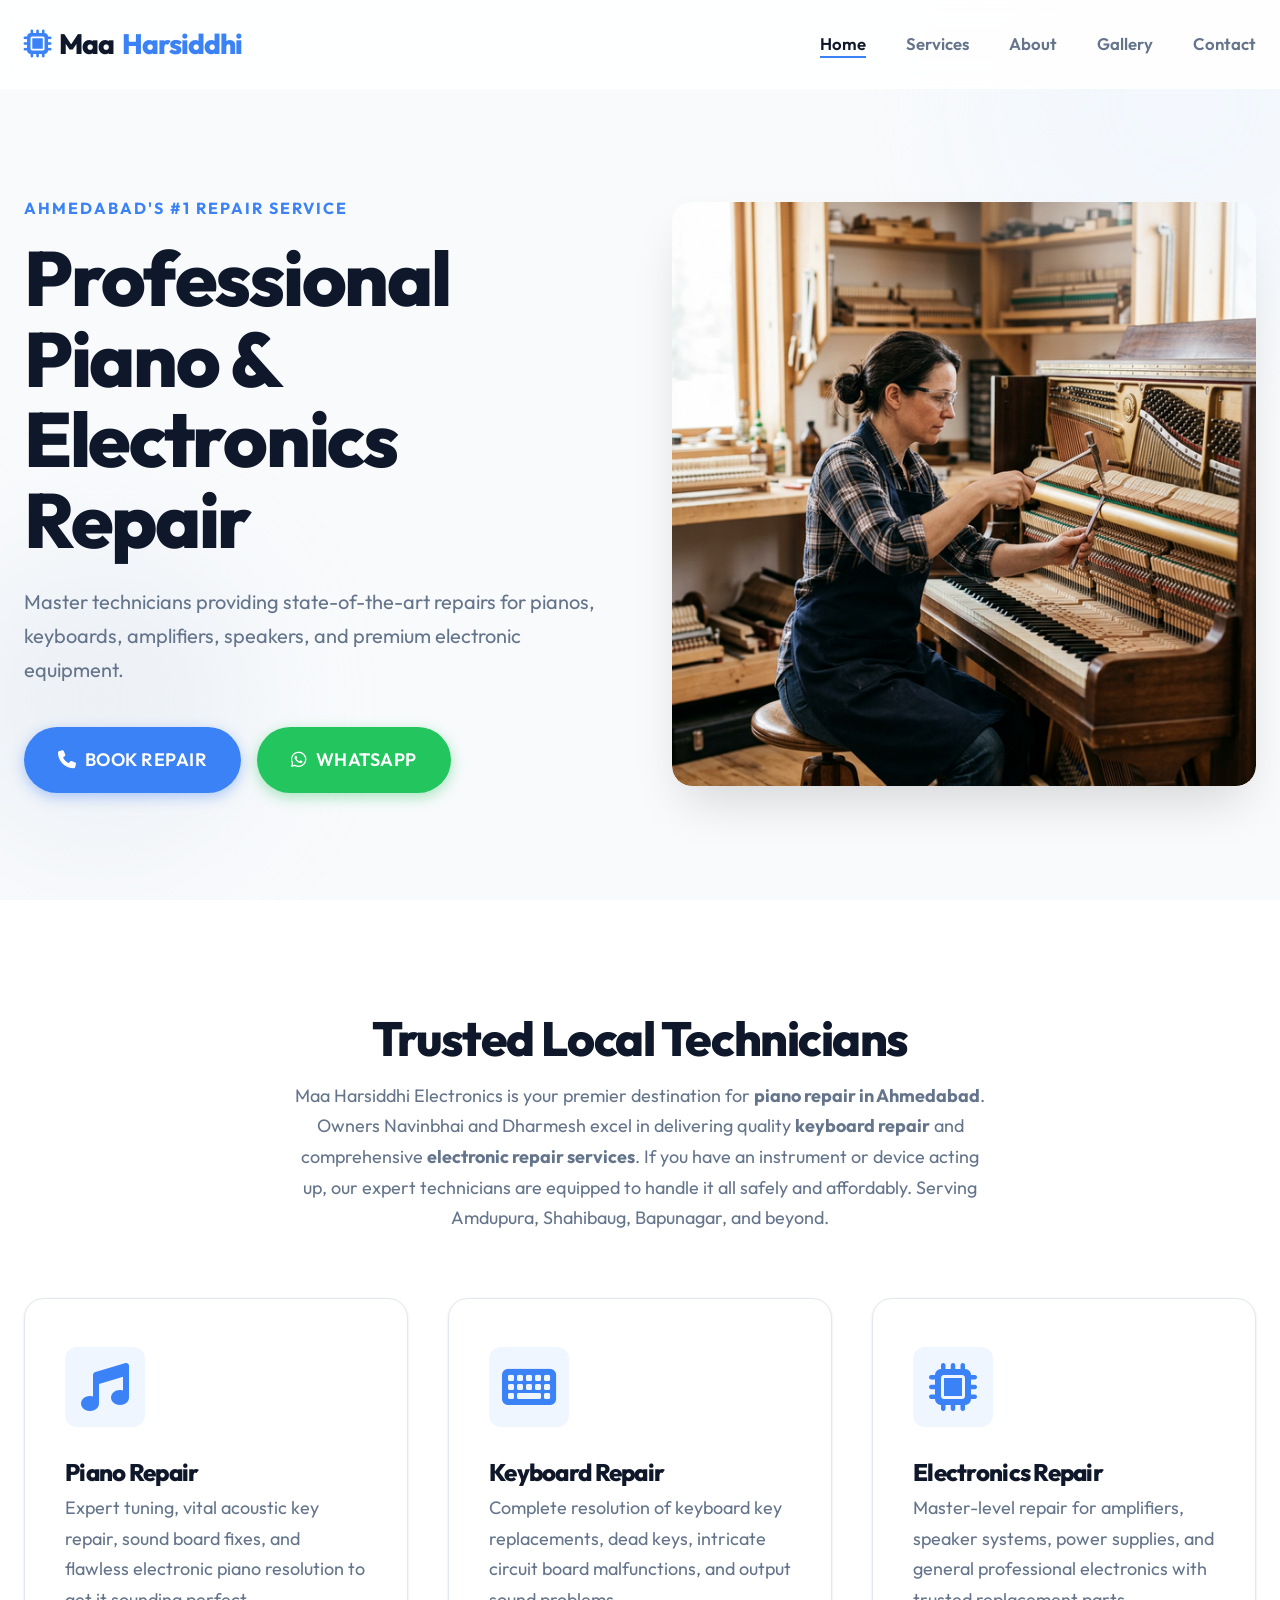
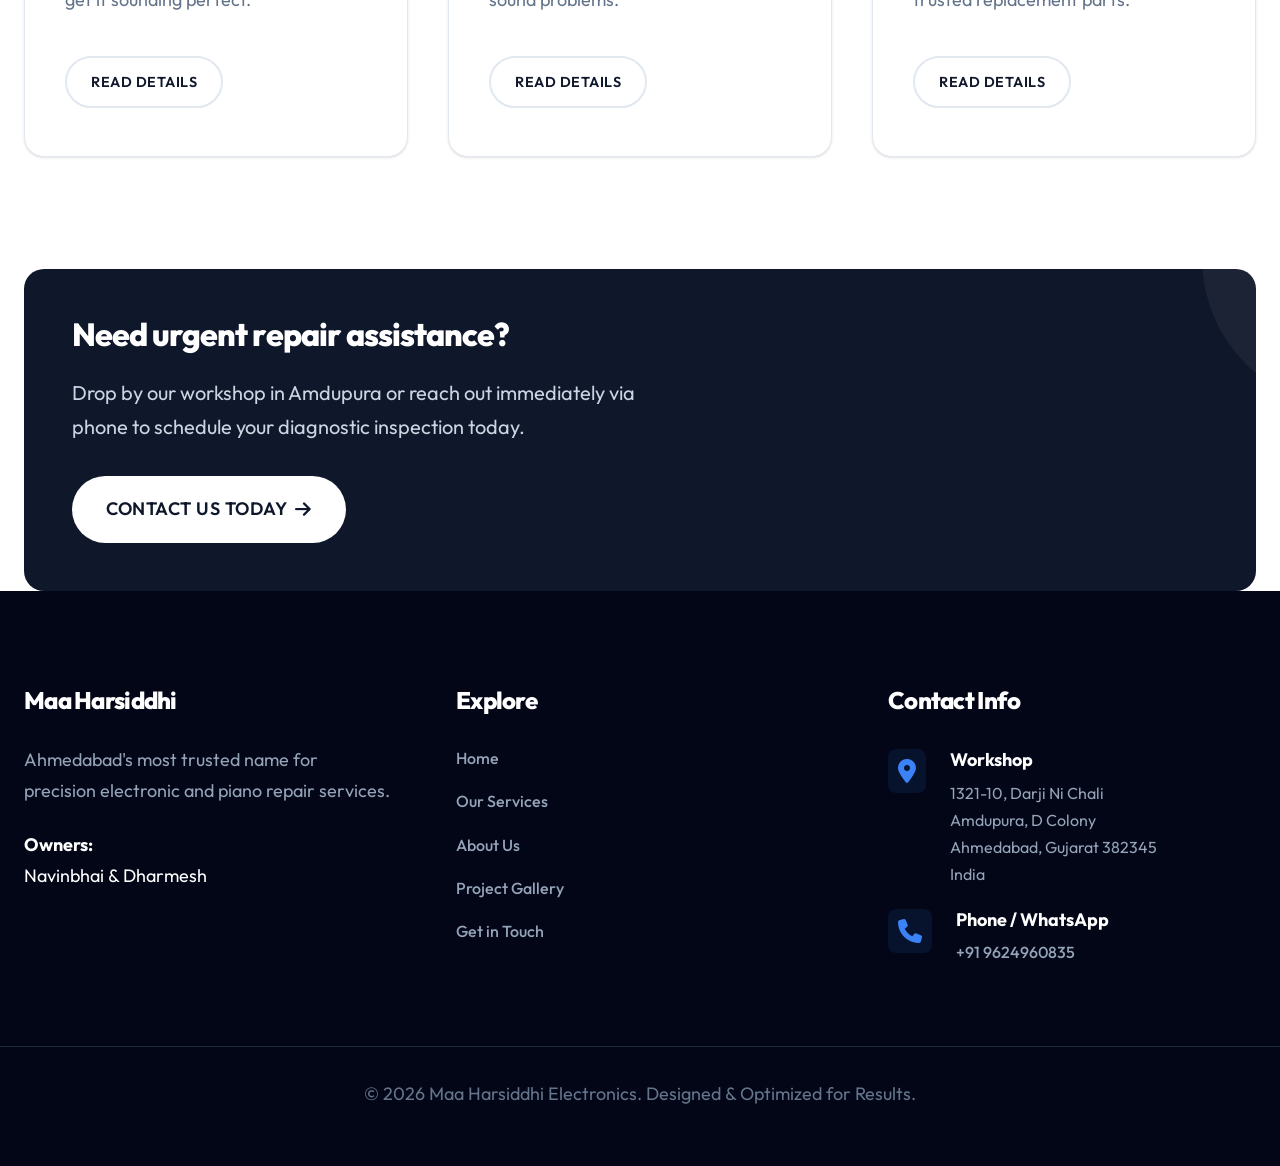
==== index.html @ 42fc172b "Initial commit of responsive, dynamic layout with SEO and Vercel config" ====
<!DOCTYPE html>
<html lang="en">
<head>
    <meta charset="UTF-8">
    <meta name="viewport" content="width=device-width, initial-scale=1.0">
    <title>Piano Repair in Ahmedabad | Maa Harsiddhi Electronics</title>
    <meta name="description" content="Professional piano repair, keyboard repair, and electronics repair services in Ahmedabad. Trusted local technician at Maa Harsiddhi Electronics.">
    
    <!-- Fonts & Icons -->
    <link rel="stylesheet" href="https://cdnjs.cloudflare.com/ajax/libs/font-awesome/6.4.0/css/all.min.css">
    
    <!-- AOS Animation CSS -->
    <link href="https://unpkg.com/aos@2.3.1/dist/aos.css" rel="stylesheet">
    
    <!-- Custom CSS -->
    <link rel="stylesheet" href="css/style.css">

    <!-- GEO Meta Tags -->
    <meta name="geo.region" content="IN-GJ">
    <meta name="geo.placename" content="Ahmedabad">
    <meta name="geo.position" content="23.0338;72.6120">
    <meta name="ICBM" content="23.0338, 72.6120">
</head>
<body>
    
    <!-- Navigation -->
    <nav class="navbar">
        <div class="container nav-container">
            <a href="/" class="logo">
                <i class="fas fa-microchip" style="color: var(--primary-color);"></i>
                Maa<span>Harsiddhi</span>
            </a>
            <ul class="nav-links">
                <li><a href="/" class="active">Home</a></li>
                <li><a href="/services">Services</a></li>
                <li><a href="/about">About</a></li>
                <li><a href="/gallery">Gallery</a></li>
                <li><a href="/contact">Contact</a></li>
            </ul>
            <button class="mobile-menu-btn" aria-label="Toggle Navigation">
                <i class="fas fa-bars"></i>
            </button>
        </div>
    </nav>

    <!-- Hero Section -->
    <header class="hero">
        <div class="shape shape-1"></div>
        <div class="shape shape-2"></div>
        <div class="container relative z-10">
            <div class="grid-2 align-items-center">
                <div class="hero-content" data-aos="fade-right">
                    <span style="color: var(--primary-color); font-weight: 700; letter-spacing: 2px; text-transform: uppercase; margin-bottom: 1rem; display: inline-block;">Ahmedabad's #1 Repair Service</span>
                    <h1>Professional Piano & Electronics Repair</h1>
                    <p class="subheading">Master technicians providing state-of-the-art repairs for pianos, keyboards, amplifiers, speakers, and premium electronic equipment.</p>
                    <div class="btn-group">
                        <a href="tel:+919624960835" class="btn btn-primary"><i class="fas fa-phone mr-2" style="margin-right: 8px;"></i> Book Repair</a>
                        <a href="https://wa.me/919624960835" target="_blank" class="btn btn-whatsapp"><i class="fab fa-whatsapp mr-2" style="margin-right: 8px;"></i> WhatsApp</a>
                    </div>
                </div>
                <div class="hero-image" data-aos="fade-left" data-aos-delay="200">
                    <div class="image-wrapper">
                        <img src="images/piano.png" alt="Professional Piano Repair" style="border-radius: var(--radius-lg);">
                    </div>
                </div>
            </div>
        </div>
    </header>

    <!-- Introduction Section -->
    <section class="container" style="padding: 7rem 1.5rem;">
        <div class="section-header" data-aos="fade-up">
            <h2>Trusted Local Technicians</h2>
            <p style="font-size: 1.125rem;">Maa Harsiddhi Electronics is your premier destination for <strong>piano repair in Ahmedabad</strong>. Owners Navinbhai and Dharmesh excel in delivering quality <strong>keyboard repair</strong> and comprehensive <strong>electronic repair services</strong>. If you have an instrument or device acting up, our expert technicians are equipped to handle it all safely and affordably. Serving Amdupura, Shahibaug, Bapunagar, and beyond.</p>
        </div>
        
        <div class="grid-3">
            <div class="card" data-aos="fade-up" data-aos-delay="100">
                <div class="card-icon"><i class="fas fa-music"></i></div>
                <h3>Piano Repair</h3>
                <p>Expert tuning, vital acoustic key repair, sound board fixes, and flawless electronic piano resolution to get it sounding perfect.</p>
                <a href="/services" class="btn btn-outline" style="margin-top: 1rem; font-size: 0.9rem; padding: 0.75rem 1.5rem;">Read Details</a>
            </div>
            <div class="card" data-aos="fade-up" data-aos-delay="200">
                <div class="card-icon"><i class="fas fa-keyboard"></i></div>
                <h3>Keyboard Repair</h3>
                <p>Complete resolution of keyboard key replacements, dead keys, intricate circuit board malfunctions, and output sound problems.</p>
                <a href="/services" class="btn btn-outline" style="margin-top: 1rem; font-size: 0.9rem; padding: 0.75rem 1.5rem;">Read Details</a>
            </div>
            <div class="card" data-aos="fade-up" data-aos-delay="300">
                <div class="card-icon"><i class="fas fa-microchip"></i></div>
                <h3>Electronics Repair</h3>
                <p>Master-level repair for amplifiers, speaker systems, power supplies, and general professional electronics with trusted replacement parts.</p>
                <a href="/services" class="btn btn-outline" style="margin-top: 1rem; font-size: 0.9rem; padding: 0.75rem 1.5rem;">Read Details</a>
            </div>
        </div>
    </section>

    <!-- Highlight Banner -->
    <section class="container" style="padding-top: 0;" data-aos="zoom-in">
        <div class="highlight-box">
            <div style="position: relative; z-index: 2; max-width: 600px;">
                <h3>Need urgent repair assistance?</h3>
                <p style="font-size: 1.25rem; margin-bottom: 2rem;">Drop by our workshop in Amdupura or reach out immediately via phone to schedule your diagnostic inspection today.</p>
                <a href="/contact" class="btn" style="background: white; color: var(--text-main);">Contact Us Today <i class="fas fa-arrow-right" style="margin-left:8px;"></i></a>
            </div>
        </div>
    </section>

    <!-- Footer -->
    <footer>
        <div class="container footer-grid">
            <div class="footer-col" data-aos="fade-up">
                <h3>Maa Harsiddhi</h3>
                <p>Ahmedabad's most trusted name for precision electronic and piano repair services.</p>
                <p style="margin-top: 1.5rem; color: white;"><strong>Owners:</strong><br> Navinbhai & Dharmesh</p>
            </div>
            <div class="footer-col" data-aos="fade-up" data-aos-delay="100">
                <h3>Explore</h3>
                <ul>
                    <li><a href="/">Home</a></li>
                    <li><a href="/services">Our Services</a></li>
                    <li><a href="/about">About Us</a></li>
                    <li><a href="/gallery">Project Gallery</a></li>
                    <li><a href="/contact">Get in Touch</a></li>
                </ul>
            </div>
            <div class="footer-col" data-aos="fade-up" data-aos-delay="200">
                <h3>Contact Info</h3>
                <ul class="contact-info-list" style="padding-left: 0;">
                    <li>
                        <i class="fas fa-map-marker-alt"></i>
                        <div>
                            <strong>Workshop</strong>
                            <span style="color: #94a3b8;">1321-10, Darji Ni Chali<br>Amdupura, D Colony<br>Ahmedabad, Gujarat 382345<br>India</span>
                        </div>
                    </li>
                    <li>
                        <i class="fas fa-phone"></i>
                        <div>
                            <strong>Phone / WhatsApp</strong>
                            <a href="tel:+919624960835" style="color: #94a3b8; text-decoration: none;">+91 9624960835</a>
                        </div>
                    </li>
                </ul>
            </div>
        </div>
        <div class="footer-bottom">
            <p>&copy; 2026 Maa Harsiddhi Electronics. Designed & Optimized for Results.</p>
        </div>
    </footer>

    <!-- AOS JS -->
    <script src="https://unpkg.com/aos@2.3.1/dist/aos.js"></script>
    <script src="js/main.js"></script>
</body>
</html>
---- css/style.css ----
@import url('https://fonts.googleapis.com/css2?family=Outfit:wght@300;400;500;600;700;800&display=swap');

:root {
    --primary-color: #3b82f6;
    --primary-hover: #1d4ed8;
    --primary-light: #eff6ff;
    --text-main: #0f172a;
    --text-light: #64748b;
    --bg-main: #ffffff;
    --bg-secondary: #f8fafc;
    --border-color: #e2e8f0;
    --shadow-sm: 0 1px 3px 0 rgba(0, 0, 0, 0.1), 0 1px 2px -1px rgba(0, 0, 0, 0.1);
    --shadow-md: 0 10px 15px -3px rgba(0, 0, 0, 0.05), 0 4px 6px -4px rgba(0, 0, 0, 0.05);
    --shadow-lg: 0 20px 25px -5px rgba(0, 0, 0, 0.05), 0 8px 10px -6px rgba(0, 0, 0, 0.02);
    --shadow-xl: 0 25px 50px -12px rgba(0, 0, 0, 0.15);
    --radius-md: 0.75rem;
    --radius-lg: 1.25rem;
}

* {
    margin: 0;
    padding: 0;
    box-sizing: border-box;
}

html {
    scroll-behavior: smooth;
}

body {
    font-family: 'Outfit', sans-serif;
    color: var(--text-main);
    background-color: var(--bg-main);
    line-height: 1.7;
    -webkit-font-smoothing: antialiased;
    overflow-x: hidden;
}

a {
    text-decoration: none;
    color: inherit;
    transition: all 0.3s cubic-bezier(0.4, 0, 0.2, 1);
}

ul {
    list-style: none;
}

/* Typography */
h1, h2, h3, h4, h5, h6 {
    color: var(--text-main);
    font-weight: 800;
    line-height: 1.1;
    margin-bottom: 1rem;
    letter-spacing: -0.03em;
}

h1 { font-size: clamp(2.5rem, 5vw, 4.5rem); }
h2 { font-size: clamp(2rem, 4vw, 3rem); }
h3 { font-size: 1.5rem; margin-bottom: 0.5rem; }
p { color: var(--text-light); margin-bottom: 1.5rem; font-size: 1.125rem; }

/* Layout Commons */
.container {
    max-width: 1280px;
    margin: 0 auto;
    padding: 0 1.5rem;
}

section {
    padding: 7rem 0;
    position: relative;
}

.bg-light {
    background-color: var(--bg-secondary);
}

/* Buttons */
.btn {
    display: inline-flex;
    align-items: center;
    justify-content: center;
    padding: 1rem 2rem;
    font-size: 1.125rem;
    font-weight: 600;
    border-radius: 3rem;
    cursor: pointer;
    transition: all 0.4s cubic-bezier(0.16, 1, 0.3, 1);
    border: 2px solid transparent;
    text-transform: uppercase;
    letter-spacing: 0.5px;
    position: relative;
    overflow: hidden;
    z-index: 1;
}

.btn i {
    transition: transform 0.3s ease;
}

.btn:hover i {
    transform: translateX(4px);
}

.btn-primary {
    background-color: var(--primary-color);
    color: var(--bg-main);
    box-shadow: 0 4px 14px 0 rgba(59, 130, 246, 0.39);
}

.btn-primary:hover {
    background-color: var(--primary-hover);
    transform: translateY(-2px);
    box-shadow: 0 6px 20px rgba(59, 130, 246, 0.4);
    color: var(--bg-main);
}

.btn-outline {
    background-color: transparent;
    color: var(--text-main);
    border-color: var(--border-color);
}

.btn-outline:hover {
    border-color: var(--text-main);
    background-color: var(--text-main);
    color: var(--bg-main);
    transform: translateY(-2px);
}

.btn-whatsapp {
    background-color: #22c55e;
    color: white;
    box-shadow: 0 4px 14px 0 rgba(34, 197, 94, 0.39);
}

.btn-whatsapp:hover {
    background-color: #16a34a;
    color: white;
    transform: translateY(-2px);
    box-shadow: 0 6px 20px rgba(34, 197, 94, 0.4);
}

.btn-group {
    display: flex;
    gap: 1rem;
    flex-wrap: wrap;
    margin-top: 2rem;
}

/* Navbar (Glassmorphism) */
.navbar {
    background: rgba(255, 255, 255, 0.85);
    backdrop-filter: blur(12px);
    -webkit-backdrop-filter: blur(12px);
    border-bottom: 1px solid rgba(255, 255, 255, 0.3);
    position: fixed;
    top: 0;
    width: 100%;
    z-index: 1000;
    transition: all 0.3s ease;
}

.navbar.scrolled {
    box-shadow: var(--shadow-sm);
    background: rgba(255, 255, 255, 0.95);
}

.nav-container {
    display: flex;
    justify-content: space-between;
    align-items: center;
    height: 5.5rem;
}

.logo {
    font-size: 1.75rem;
    font-weight: 800;
    color: var(--text-main);
    letter-spacing: -1px;
    display: flex;
    align-items: center;
    gap: 0.5rem;
}

.logo span {
    color: var(--primary-color);
}

.nav-links {
    display: flex;
    gap: 2.5rem;
}

.nav-links li a {
    font-weight: 600;
    font-size: 1.05rem;
    color: var(--text-light);
    position: relative;
}

.nav-links li a::after {
    content: '';
    position: absolute;
    bottom: -4px;
    left: 0;
    width: 0%;
    height: 2px;
    background-color: var(--primary-color);
    transition: width 0.3s ease;
}

.nav-links li a:hover, .nav-links li a.active {
    color: var(--text-main);
}

.nav-links li a:hover::after, .nav-links li a.active::after {
    width: 100%;
}

.mobile-menu-btn {
    display: none;
    background: none;
    border: none;
    font-size: 1.5rem;
    cursor: pointer;
    color: var(--text-main);
}

/* Hero Section */
.hero {
    min-height: 100vh;
    display: flex;
    align-items: center;
    padding-top: 5.5rem;
    background-color: var(--bg-secondary);
    position: relative;
    overflow: hidden;
}

.hero-content {
    max-width: 800px;
    position: relative;
    z-index: 2;
}

.hero h1 {
    font-size: clamp(3rem, 6vw, 5rem);
    margin-bottom: 1.5rem;
    line-height: 1.05;
}

.hero p.subheading {
    font-size: 1.25rem;
    color: var(--text-light);
    max-width: 600px;
    margin-bottom: 2.5rem;
}

/* Decorative circles */
.shape {
    position: absolute;
    border-radius: 50%;
    filter: blur(60px);
    z-index: 1;
    opacity: 0.5;
}
.shape-1 {
    width: 400px;
    height: 400px;
    background: var(--primary-light);
    top: -100px;
    right: -100px;
}
.shape-2 {
    width: 300px;
    height: 300px;
    background: #e2e8f0;
    bottom: 50px;
    left: -50px;
}

/* Section Header */
.section-header {
    text-align: center;
    max-width: 700px;
    margin: 0 auto 4rem;
}

/* Grid Layouts */
.grid-2 {
    display: grid;
    grid-template-columns: repeat(2, 1fr);
    gap: 4rem;
    align-items: center;
}

.grid-3 {
    display: grid;
    grid-template-columns: repeat(3, 1fr);
    gap: 2.5rem;
}

/* Cards */
.card {
    background-color: var(--bg-main);
    border-radius: var(--radius-lg);
    padding: 3rem 2.5rem;
    box-shadow: var(--shadow-sm);
    transition: all 0.4s cubic-bezier(0.16, 1, 0.3, 1);
    border: 1px solid var(--border-color);
    position: relative;
    overflow: hidden;
}

.card::before {
    content: '';
    position: absolute;
    top: 0;
    left: 0;
    width: 100%;
    height: 4px;
    background-color: var(--primary-color);
    transform: scaleX(0);
    transform-origin: left;
    transition: transform 0.4s ease;
}

.card:hover {
    transform: translateY(-10px);
    box-shadow: var(--shadow-xl);
    border-color: transparent;
}

.card:hover::before {
    transform: scaleX(1);
}

.card-icon {
    font-size: 3rem;
    color: var(--primary-color);
    margin-bottom: 2rem;
    background: var(--primary-light);
    width: 80px;
    height: 80px;
    display: flex;
    align-items: center;
    justify-content: center;
    border-radius: var(--radius-md);
}

.card.text-center .card-icon {
    margin: 0 auto 2rem;
}

/* Footer */
footer {
    background-color: #020617; /* Very deep dark soft color */
    color: white;
    padding: 6rem 0 2rem;
}

.footer-grid {
    display: grid;
    grid-template-columns: repeat(auto-fit, minmax(280px, 1fr));
    gap: 4rem;
    margin-bottom: 4rem;
}

.footer-col h3 {
    color: white;
    margin-bottom: 2rem;
    font-size: 1.5rem;
}

.footer-col p {
    color: #94a3b8;
    margin-bottom: 1rem;
}

.footer-col ul li {
    margin-bottom: 1rem;
}
.footer-col ul li a {
    color: #94a3b8;
    font-weight: 500;
}

.footer-col ul li a:hover {
    color: var(--primary-color);
    padding-left: 5px;
}

.footer-bottom {
    text-align: center;
    padding-top: 2rem;
    border-top: 1px solid #1e293b;
    color: #64748b;
    font-size: 0.875rem;
}

/* Contact Info List */
.contact-info-list li {
    display: flex;
    align-items: flex-start;
    gap: 1.5rem;
    margin-bottom: 1.5rem;
}

.contact-info-list i {
    color: var(--primary-color);
    font-size: 1.5rem;
    margin-top: 0.25rem;
    background: rgba(59, 130, 246, 0.1);
    padding: 10px;
    border-radius: 8px;
}

.contact-info-list div strong {
    display: block;
    color: white;
    margin-bottom: 0.25rem;
    font-size: 1.125rem;
}

/* Forms */
.form-group {
    margin-bottom: 1.5rem;
}

.form-label {
    display: block;
    font-weight: 600;
    margin-bottom: 0.5rem;
    color: var(--text-main);
}

.form-control {
    width: 100%;
    padding: 1rem 1.25rem;
    border: 2px solid var(--border-color);
    border-radius: var(--radius-md);
    font-family: inherit;
    font-size: 1rem;
    background-color: var(--bg-secondary);
    transition: all 0.3s ease;
}

.form-control:focus {
    outline: none;
    border-color: var(--primary-color);
    background-color: var(--bg-main);
    box-shadow: 0 0 0 4px rgba(59, 130, 246, 0.1);
}

textarea.form-control {
    min-height: 150px;
    resize: none;
}

/* Map Container */
.map-container iframe {
    width: 100%;
    height: 450px;
    border-radius: var(--radius-lg);
    border: 0;
    filter: drop-shadow(var(--shadow-lg));
}

/* Accordion (FAQ) */
.faq-item {
    border: 1px solid var(--border-color);
    border-radius: var(--radius-md);
    margin-bottom: 1rem;
    overflow: hidden;
    background: var(--bg-main);
    transition: all 0.3s ease;
}

.faq-item:hover {
    border-color: #cbd5e1;
}

.faq-header {
    padding: 1.5rem 2rem;
    cursor: pointer;
    display: flex;
    justify-content: space-between;
    align-items: center;
    font-weight: 700;
    font-size: 1.125rem;
    color: var(--text-main);
    background: transparent;
}

.faq-body {
    padding: 0 2rem;
    max-height: 0;
    overflow: hidden;
    transition: max-height 0.4s ease, padding 0.4s ease, opacity 0.4s ease;
    opacity: 0;
    color: var(--text-light);
}

.faq-item.active {
    border-color: var(--primary-color);
    box-shadow: var(--shadow-md);
}

.faq-item.active .faq-body {
    padding: 0 2rem 1.5rem;
    max-height: 500px;
    opacity: 1;
}

.faq-item.active .faq-icon {
    transform: rotate(180deg);
    color: var(--primary-color);
}

.faq-icon {
    transition: transform 0.3s ease, color 0.3s ease;
}

/* Gallery Grid */
.gallery-grid {
    display: grid;
    grid-template-columns: repeat(auto-fill, minmax(350px, 1fr));
    gap: 2.5rem;
}

.gallery-item {
    border-radius: var(--radius-lg);
    overflow: hidden;
    box-shadow: var(--shadow-md);
    aspect-ratio: 4/3;
    position: relative;
    background-color: var(--bg-secondary);
    cursor: pointer;
}

.gallery-item img {
    width: 100%;
    height: 100%;
    object-fit: cover;
    transition: transform 0.7s cubic-bezier(0.16, 1, 0.3, 1);
}

.gallery-item:hover img {
    transform: scale(1.1);
}

.gallery-overlay {
    position: absolute;
    inset: 0;
    background: rgba(15, 23, 42, 0.4);
    opacity: 0;
    transition: opacity 0.3s ease;
    display: flex;
    align-items: flex-end;
}

.gallery-item:hover .gallery-overlay {
    opacity: 1;
}

.gallery-caption {
    width: 100%;
    background: rgba(255, 255, 255, 0.95);
    backdrop-filter: blur(4px);
    padding: 1.5rem;
    text-align: left;
    font-weight: 700;
    font-size: 1.25rem;
    color: var(--text-main);
    transform: translateY(100%);
    transition: transform 0.4s cubic-bezier(0.16, 1, 0.3, 1);
}

.gallery-item:hover .gallery-caption {
    transform: translateY(0);
}

/* Utility List */
.check-list {
    margin-top: 1.5rem;
}

.check-list li {
    position: relative;
    padding-left: 2.5rem;
    margin-bottom: 1rem;
    font-weight: 500;
    color: var(--text-main);
}

.check-list li::before {
    content: '\f00c';
    font-family: 'Font Awesome 6 Free';
    font-weight: 900;
    position: absolute;
    left: 0;
    top: 50%;
    transform: translateY(-50%);
    color: var(--primary-color);
    background: var(--primary-light);
    width: 24px;
    height: 24px;
    display: flex;
    align-items: center;
    justify-content: center;
    border-radius: 50%;
    font-size: 0.75rem;
}

/* Images and Highlights */
.image-wrapper {
    position: relative;
    border-radius: var(--radius-lg);
    box-shadow: var(--shadow-xl);
    overflow: hidden;
}

.image-wrapper img {
    width: 100%;
    height: auto;
    display: block;
    transition: transform 0.5s ease;
}

.image-wrapper:hover img {
    transform: scale(1.02);
}

.highlight-box {
    background: var(--text-main);
    color: white;
    padding: 3rem;
    border-radius: var(--radius-lg);
    position: relative;
    overflow: hidden;
}

.highlight-box h3 {
    color: white;
    font-size: 2rem;
    margin-bottom: 1.5rem;
}

.highlight-box p {
    color: #cbd5e1;
}

.highlight-box::after {
    content: '';
    position: absolute;
    top: -50%;
    right: -20%;
    width: 300px;
    height: 300px;
    background: rgba(255,255,255,0.05);
    border-radius: 50%;
}

/* Values section */
.value-item {
    display: flex;
    gap: 1.5rem;
    margin-bottom: 2rem;
    align-items: flex-start;
}
.value-item .icon {
    background: var(--bg-main);
    color: var(--primary-color);
    width: 60px;
    height: 60px;
    min-width: 60px;
    border-radius: var(--radius-md);
    display: flex;
    align-items: center;
    justify-content: center;
    font-size: 1.5rem;
    box-shadow: var(--shadow-md);
}

.value-item h4 {
    font-size: 1.5rem;
    margin-bottom: 0.25rem;
}

.value-item p {
    margin-bottom: 0;
}

/* Responsive */
@media (max-width: 992px) {
    h1 { font-size: 3rem; }
    h2 { font-size: 2.5rem; }
    .grid-3 { grid-template-columns: repeat(2, 1fr); }
}

@media (max-width: 768px) {
    .nav-links {
        display: none;
        flex-direction: column;
        position: absolute;
        top: 5.5rem;
        left: 0;
        right: 0;
        background-color: rgba(255, 255, 255, 0.98);
        padding: 2rem;
        box-shadow: var(--shadow-md);
        gap: 1.5rem;
        backdrop-filter: blur(10px);
    }

    .nav-links.show {
        display: flex;
        animation: slideDown 0.3s ease forwards;
    }

    @keyframes slideDown {
        from { opacity: 0; transform: translateY(-10px); }
        to { opacity: 1; transform: translateY(0); }
    }

    .mobile-menu-btn {
        display: block;
    }

    .grid-2, .grid-3 {
        grid-template-columns: 1fr;
    }
    
    .hero .btn-group {
        flex-direction: column;
        width: 100%;
    }
    
    .hero .btn {
        width: 100%;
    }

    section { padding: 4rem 0; }
    .hero { min-height: auto; padding: 8rem 0 4rem; text-align: center; }
}
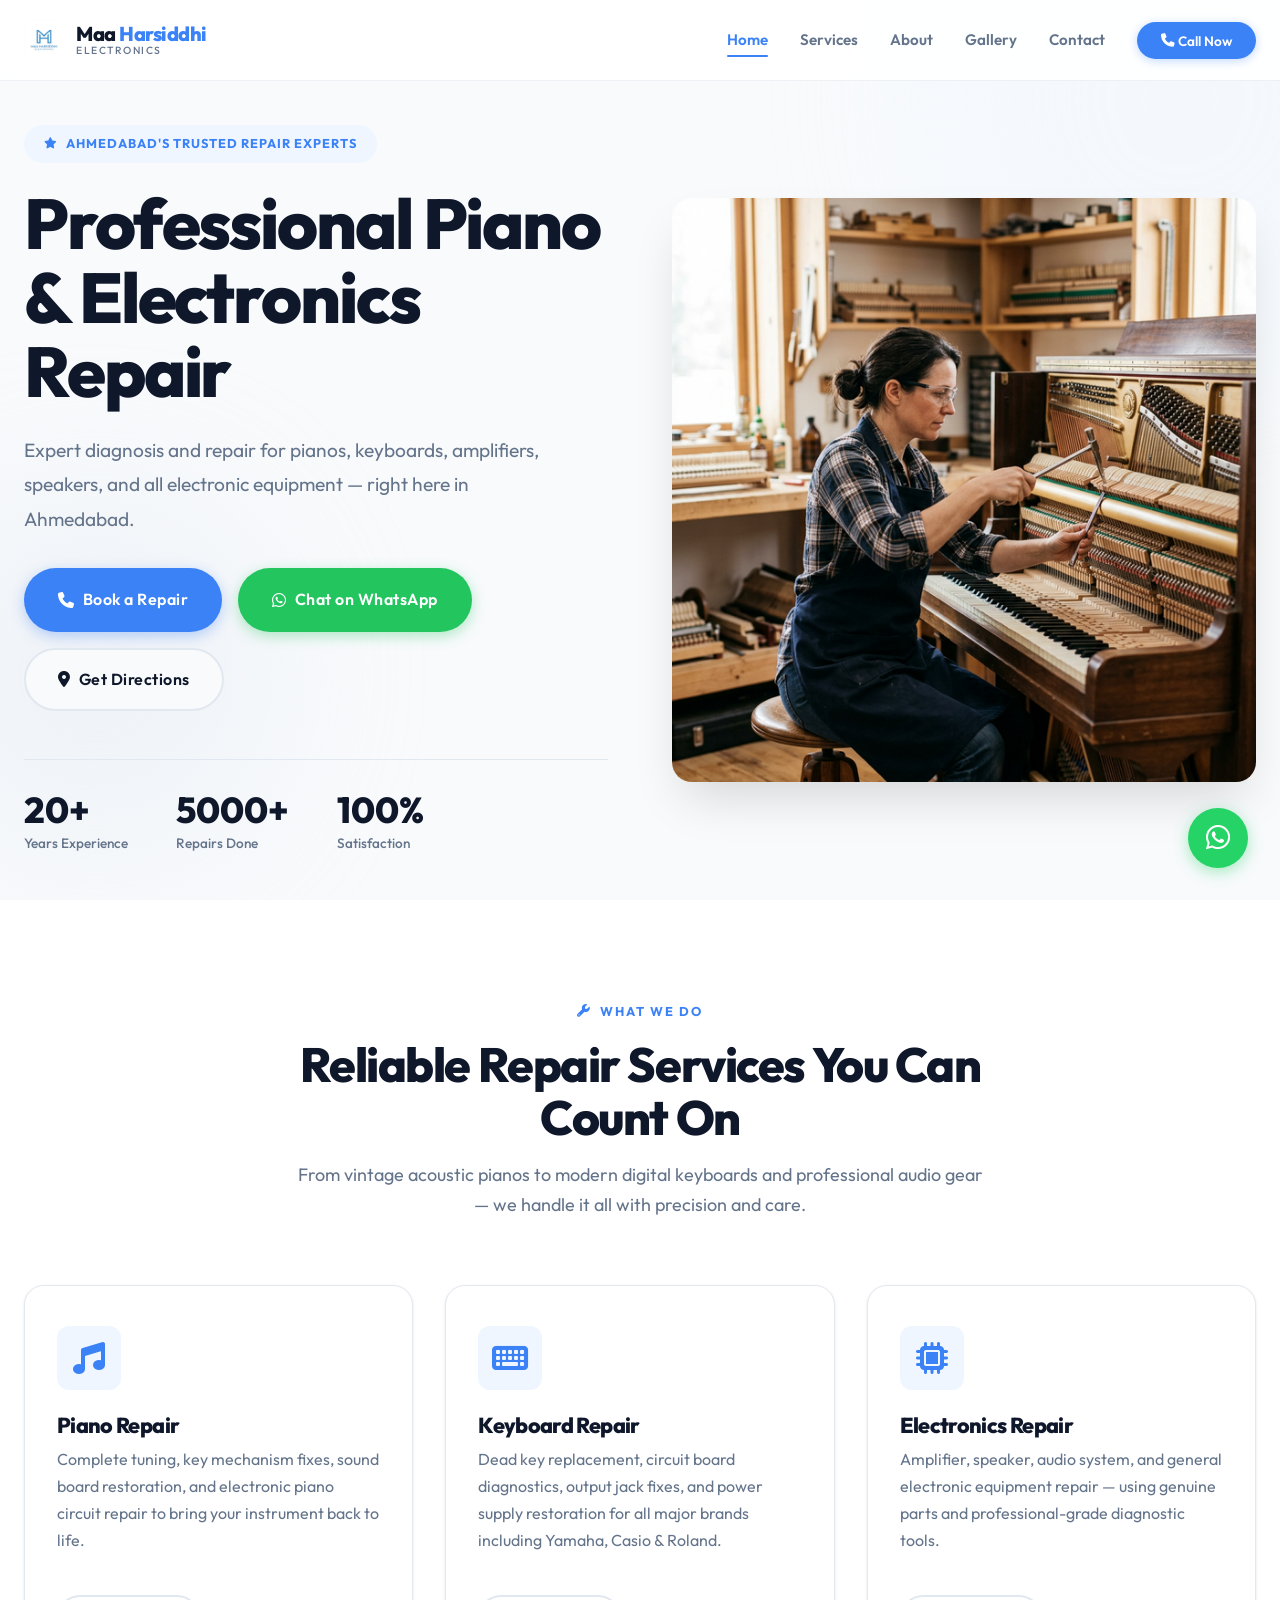
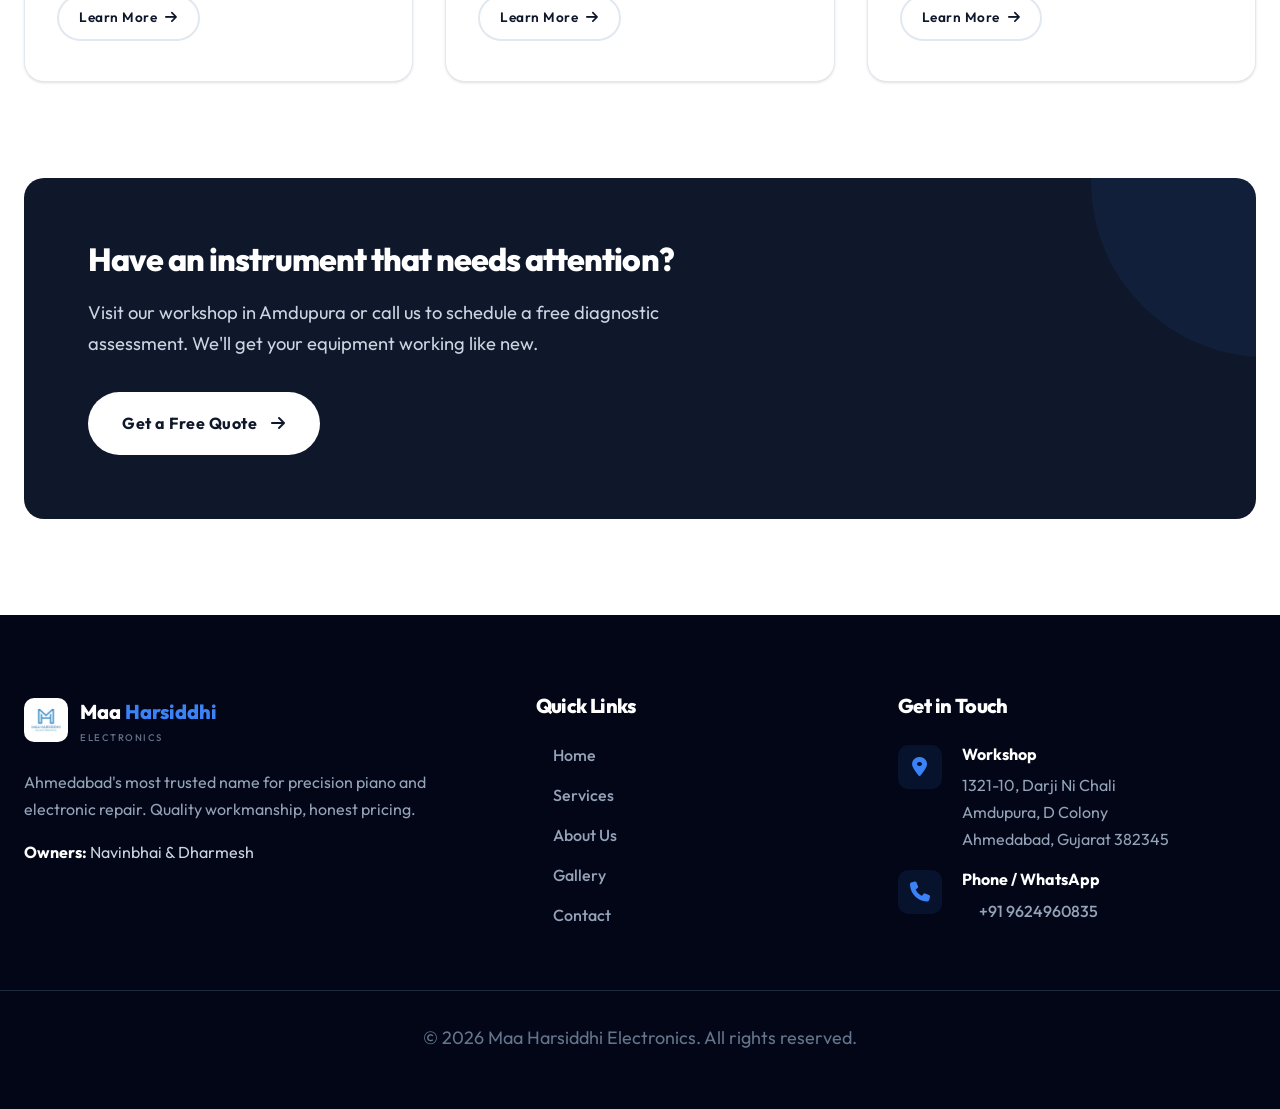
==== commit b6d773df: "Enhanced UI/UX: favicon logo in navbar, floating WhatsApp, stats counters, better wording, scroll-to" ====
--- a/index.html
+++ b/index.html
@@ -3,32 +3,63 @@
 <head>
     <meta charset="UTF-8">
     <meta name="viewport" content="width=device-width, initial-scale=1.0">
-    <title>Piano Repair in Ahmedabad | Maa Harsiddhi Electronics</title>
+    <title>Maa Harsiddhi Electronics — Piano & Electronics Repair in Ahmedabad</title>
     <meta name="description" content="Professional piano repair, keyboard repair, and electronics repair services in Ahmedabad. Trusted local technician at Maa Harsiddhi Electronics.">
-    
+    <meta name="keywords" content="Piano Repair in Ahmedabad, Piano Service Ahmedabad, Keyboard Repair Ahmedabad, Electronic Piano Repair, Piano Technician Ahmedabad, Keyboard repair shop Ahmedabad, Electronic repair services Ahmedabad, Amplifier repair Ahmedabad, Speaker repair Ahmedabad, Musical instrument repair Ahmedabad, Piano repair near Amdupura, Piano repair near Shahibaug, Piano repair near Bapunagar, Piano technician near me">
+
     <!-- Fonts & Icons -->
     <link rel="stylesheet" href="https://cdnjs.cloudflare.com/ajax/libs/font-awesome/6.4.0/css/all.min.css">
-    
-    <!-- AOS Animation CSS -->
+    <!-- AOS -->
     <link href="https://unpkg.com/aos@2.3.1/dist/aos.css" rel="stylesheet">
-    
-    <!-- Custom CSS -->
+    <!-- CSS -->
     <link rel="stylesheet" href="css/style.css">
 
-    <!-- GEO Meta Tags -->
+    <!-- GEO -->
     <meta name="geo.region" content="IN-GJ">
     <meta name="geo.placename" content="Ahmedabad">
     <meta name="geo.position" content="23.0338;72.6120">
     <meta name="ICBM" content="23.0338, 72.6120">
+
+    <!-- Favicon -->
+    <link rel="icon" type="image/x-icon" href="/images/favicon.ico">
+    <link rel="icon" type="image/png" sizes="192x192" href="/images/android-chrome-192x192.png">
+    <link rel="apple-touch-icon" href="/images/android-chrome-192x192.png">
+
+    <!-- Schema -->
+    <script type="application/ld+json">
+    {
+      "@context": "https://schema.org",
+      "@type": "LocalBusiness",
+      "name": "Maa Harsiddhi Electronics",
+      "description": "Professional piano repair, keyboard repair, and electronics repair services in Ahmedabad.",
+      "telephone": "+919624960835",
+      "address": {
+        "@type": "PostalAddress",
+        "streetAddress": "1321-10, Darji Ni Chali, Amdupura, D Colony",
+        "addressLocality": "Ahmedabad",
+        "addressRegion": "Gujarat",
+        "postalCode": "382345",
+        "addressCountry": "IN"
+      },
+      "areaServed": ["Ahmedabad","Amdupura","Shahibaug","Naroda","Bapunagar","Saraspur","Kalupur"],
+      "founder": [
+        {"@type": "Person", "name": "Navinbhai"},
+        {"@type": "Person", "name": "Dharmesh"}
+      ]
+    }
+    </script>
 </head>
 <body>
-    
-    <!-- Navigation -->
+
+    <!-- Navbar -->
     <nav class="navbar">
         <div class="container nav-container">
             <a href="/" class="logo">
-                <i class="fas fa-microchip" style="color: var(--primary-color);"></i>
-                Maa<span>Harsiddhi</span>
+                <img src="images/android-chrome-192x192.png" alt="Maa Harsiddhi Electronics Logo" class="logo-icon">
+                <div class="logo-text">
+                    <div class="brand-name">Maa <span>Harsiddhi</span></div>
+                    <div class="brand-tagline">Electronics</div>
+                </div>
             </a>
             <ul class="nav-links">
                 <li><a href="/" class="active">Home</a></li>
@@ -36,6 +67,7 @@
                 <li><a href="/about">About</a></li>
                 <li><a href="/gallery">Gallery</a></li>
                 <li><a href="/contact">Contact</a></li>
+                <li><a href="tel:+919624960835" class="nav-cta"><i class="fas fa-phone"></i> Call Now</a></li>
             </ul>
             <button class="mobile-menu-btn" aria-label="Toggle Navigation">
                 <i class="fas fa-bars"></i>
@@ -43,66 +75,84 @@
         </div>
     </nav>
 
-    <!-- Hero Section -->
+    <!-- Hero -->
     <header class="hero">
         <div class="shape shape-1"></div>
         <div class="shape shape-2"></div>
-        <div class="container relative z-10">
-            <div class="grid-2 align-items-center">
+        <div class="container" style="position: relative; z-index: 2;">
+            <div class="grid-2">
                 <div class="hero-content" data-aos="fade-right">
-                    <span style="color: var(--primary-color); font-weight: 700; letter-spacing: 2px; text-transform: uppercase; margin-bottom: 1rem; display: inline-block;">Ahmedabad's #1 Repair Service</span>
+                    <div class="badge"><i class="fas fa-star"></i> Ahmedabad's Trusted Repair Experts</div>
                     <h1>Professional Piano & Electronics Repair</h1>
-                    <p class="subheading">Master technicians providing state-of-the-art repairs for pianos, keyboards, amplifiers, speakers, and premium electronic equipment.</p>
+                    <p class="subheading">Expert diagnosis and repair for pianos, keyboards, amplifiers, speakers, and all electronic equipment — right here in Ahmedabad.</p>
                     <div class="btn-group">
-                        <a href="tel:+919624960835" class="btn btn-primary"><i class="fas fa-phone mr-2" style="margin-right: 8px;"></i> Book Repair</a>
-                        <a href="https://wa.me/919624960835" target="_blank" class="btn btn-whatsapp"><i class="fab fa-whatsapp mr-2" style="margin-right: 8px;"></i> WhatsApp</a>
-                    </div>
-                </div>
-                <div class="hero-image" data-aos="fade-left" data-aos-delay="200">
+                        <a href="tel:+919624960835" class="btn btn-primary"><i class="fas fa-phone"></i> Book a Repair</a>
+                        <a href="https://wa.me/919624960835" target="_blank" class="btn btn-whatsapp"><i class="fab fa-whatsapp"></i> Chat on WhatsApp</a>
+                        <a href="https://maps.app.goo.gl/ZrcffZKRru4s26Wc7" target="_blank" class="btn btn-directions"><i class="fas fa-map-marker-alt"></i> Get Directions</a>
+                    </div>
+                    <div class="stats-row" data-aos="fade-up" data-aos-delay="300">
+                        <div class="stat-item">
+                            <div class="stat-number" data-count="20" data-suffix="+">0</div>
+                            <div class="stat-label">Years Experience</div>
+                        </div>
+                        <div class="stat-item">
+                            <div class="stat-number" data-count="5000" data-suffix="+">0</div>
+                            <div class="stat-label">Repairs Done</div>
+                        </div>
+                        <div class="stat-item">
+                            <div class="stat-number" data-count="100" data-suffix="%">0</div>
+                            <div class="stat-label">Satisfaction</div>
+                        </div>
+                    </div>
+                </div>
+                <div data-aos="fade-left" data-aos-delay="200">
                     <div class="image-wrapper">
-                        <img src="images/piano.png" alt="Professional Piano Repair" style="border-radius: var(--radius-lg);">
+                        <img src="images/piano.png" alt="Professional Piano Repair in Ahmedabad">
                     </div>
                 </div>
             </div>
         </div>
     </header>
 
-    <!-- Introduction Section -->
-    <section class="container" style="padding: 7rem 1.5rem;">
-        <div class="section-header" data-aos="fade-up">
-            <h2>Trusted Local Technicians</h2>
-            <p style="font-size: 1.125rem;">Maa Harsiddhi Electronics is your premier destination for <strong>piano repair in Ahmedabad</strong>. Owners Navinbhai and Dharmesh excel in delivering quality <strong>keyboard repair</strong> and comprehensive <strong>electronic repair services</strong>. If you have an instrument or device acting up, our expert technicians are equipped to handle it all safely and affordably. Serving Amdupura, Shahibaug, Bapunagar, and beyond.</p>
-        </div>
-        
-        <div class="grid-3">
-            <div class="card" data-aos="fade-up" data-aos-delay="100">
-                <div class="card-icon"><i class="fas fa-music"></i></div>
-                <h3>Piano Repair</h3>
-                <p>Expert tuning, vital acoustic key repair, sound board fixes, and flawless electronic piano resolution to get it sounding perfect.</p>
-                <a href="/services" class="btn btn-outline" style="margin-top: 1rem; font-size: 0.9rem; padding: 0.75rem 1.5rem;">Read Details</a>
-            </div>
-            <div class="card" data-aos="fade-up" data-aos-delay="200">
-                <div class="card-icon"><i class="fas fa-keyboard"></i></div>
-                <h3>Keyboard Repair</h3>
-                <p>Complete resolution of keyboard key replacements, dead keys, intricate circuit board malfunctions, and output sound problems.</p>
-                <a href="/services" class="btn btn-outline" style="margin-top: 1rem; font-size: 0.9rem; padding: 0.75rem 1.5rem;">Read Details</a>
-            </div>
-            <div class="card" data-aos="fade-up" data-aos-delay="300">
-                <div class="card-icon"><i class="fas fa-microchip"></i></div>
-                <h3>Electronics Repair</h3>
-                <p>Master-level repair for amplifiers, speaker systems, power supplies, and general professional electronics with trusted replacement parts.</p>
-                <a href="/services" class="btn btn-outline" style="margin-top: 1rem; font-size: 0.9rem; padding: 0.75rem 1.5rem;">Read Details</a>
+    <!-- Services Overview -->
+    <section style="padding: 6rem 0;">
+        <div class="container">
+            <div class="section-header" data-aos="fade-up">
+                <div class="section-label"><i class="fas fa-wrench"></i> What We Do</div>
+                <h2>Reliable Repair Services You Can Count On</h2>
+                <p>From vintage acoustic pianos to modern digital keyboards and professional audio gear — we handle it all with precision and care.</p>
+            </div>
+
+            <div class="grid-3">
+                <div class="card" data-aos="fade-up" data-aos-delay="100">
+                    <div class="card-icon"><i class="fas fa-music"></i></div>
+                    <h3>Piano Repair</h3>
+                    <p>Complete tuning, key mechanism fixes, sound board restoration, and electronic piano circuit repair to bring your instrument back to life.</p>
+                    <a href="/services" class="btn btn-outline" style="margin-top: 1rem; font-size: 0.85rem; padding: 0.6rem 1.25rem;">Learn More <i class="fas fa-arrow-right"></i></a>
+                </div>
+                <div class="card" data-aos="fade-up" data-aos-delay="200">
+                    <div class="card-icon"><i class="fas fa-keyboard"></i></div>
+                    <h3>Keyboard Repair</h3>
+                    <p>Dead key replacement, circuit board diagnostics, output jack fixes, and power supply restoration for all major brands including Yamaha, Casio & Roland.</p>
+                    <a href="/services" class="btn btn-outline" style="margin-top: 1rem; font-size: 0.85rem; padding: 0.6rem 1.25rem;">Learn More <i class="fas fa-arrow-right"></i></a>
+                </div>
+                <div class="card" data-aos="fade-up" data-aos-delay="300">
+                    <div class="card-icon"><i class="fas fa-microchip"></i></div>
+                    <h3>Electronics Repair</h3>
+                    <p>Amplifier, speaker, audio system, and general electronic equipment repair — using genuine parts and professional-grade diagnostic tools.</p>
+                    <a href="/services" class="btn btn-outline" style="margin-top: 1rem; font-size: 0.85rem; padding: 0.6rem 1.25rem;">Learn More <i class="fas fa-arrow-right"></i></a>
+                </div>
             </div>
         </div>
     </section>
 
-    <!-- Highlight Banner -->
-    <section class="container" style="padding-top: 0;" data-aos="zoom-in">
+    <!-- CTA Banner -->
+    <section class="container" style="padding-top: 0; padding-bottom: 6rem;" data-aos="zoom-in">
         <div class="highlight-box">
             <div style="position: relative; z-index: 2; max-width: 600px;">
-                <h3>Need urgent repair assistance?</h3>
-                <p style="font-size: 1.25rem; margin-bottom: 2rem;">Drop by our workshop in Amdupura or reach out immediately via phone to schedule your diagnostic inspection today.</p>
-                <a href="/contact" class="btn" style="background: white; color: var(--text-main);">Contact Us Today <i class="fas fa-arrow-right" style="margin-left:8px;"></i></a>
+                <h3>Have an instrument that needs attention?</h3>
+                <p style="margin-bottom: 2rem;">Visit our workshop in Amdupura or call us to schedule a free diagnostic assessment. We'll get your equipment working like new.</p>
+                <a href="/contact" class="btn" style="background: white; color: var(--text-main); font-weight: 700;">Get a Free Quote <i class="fas fa-arrow-right" style="margin-left:6px;"></i></a>
             </div>
         </div>
     </section>
@@ -111,46 +161,61 @@
     <footer>
         <div class="container footer-grid">
             <div class="footer-col" data-aos="fade-up">
-                <h3>Maa Harsiddhi</h3>
-                <p>Ahmedabad's most trusted name for precision electronic and piano repair services.</p>
-                <p style="margin-top: 1.5rem; color: white;"><strong>Owners:</strong><br> Navinbhai & Dharmesh</p>
+                <div class="footer-logo">
+                    <img src="images/android-chrome-192x192.png" alt="Maa Harsiddhi Electronics">
+                    <div class="footer-logo-text">
+                        <div class="brand-name">Maa <span>Harsiddhi</span></div>
+                        <div class="brand-tagline">Electronics</div>
+                    </div>
+                </div>
+                <p>Ahmedabad's most trusted name for precision piano and electronic repair. Quality workmanship, honest pricing.</p>
+                <p style="color: #cbd5e1; margin-top: 1rem;"><strong style="color: white;">Owners:</strong> Navinbhai & Dharmesh</p>
             </div>
             <div class="footer-col" data-aos="fade-up" data-aos-delay="100">
-                <h3>Explore</h3>
+                <h3>Quick Links</h3>
                 <ul>
                     <li><a href="/">Home</a></li>
-                    <li><a href="/services">Our Services</a></li>
+                    <li><a href="/services">Services</a></li>
                     <li><a href="/about">About Us</a></li>
-                    <li><a href="/gallery">Project Gallery</a></li>
-                    <li><a href="/contact">Get in Touch</a></li>
+                    <li><a href="/gallery">Gallery</a></li>
+                    <li><a href="/contact">Contact</a></li>
                 </ul>
             </div>
             <div class="footer-col" data-aos="fade-up" data-aos-delay="200">
-                <h3>Contact Info</h3>
+                <h3>Get in Touch</h3>
                 <ul class="contact-info-list" style="padding-left: 0;">
                     <li>
                         <i class="fas fa-map-marker-alt"></i>
                         <div>
                             <strong>Workshop</strong>
-                            <span style="color: #94a3b8;">1321-10, Darji Ni Chali<br>Amdupura, D Colony<br>Ahmedabad, Gujarat 382345<br>India</span>
+                            <span style="color: #94a3b8;">1321-10, Darji Ni Chali<br>Amdupura, D Colony<br>Ahmedabad, Gujarat 382345</span>
                         </div>
                     </li>
                     <li>
                         <i class="fas fa-phone"></i>
                         <div>
                             <strong>Phone / WhatsApp</strong>
-                            <a href="tel:+919624960835" style="color: #94a3b8; text-decoration: none;">+91 9624960835</a>
+                            <a href="tel:+919624960835" style="color: #94a3b8;">+91 9624960835</a>
                         </div>
                     </li>
                 </ul>
             </div>
         </div>
         <div class="footer-bottom">
-            <p>&copy; 2026 Maa Harsiddhi Electronics. Designed & Optimized for Results.</p>
+            <p>&copy; 2026 Maa Harsiddhi Electronics. All rights reserved.</p>
         </div>
     </footer>
 
-    <!-- AOS JS -->
+    <!-- Floating WhatsApp -->
+    <a href="https://wa.me/919624960835" target="_blank" class="whatsapp-float" aria-label="Chat on WhatsApp">
+        <i class="fab fa-whatsapp"></i>
+    </a>
+
+    <!-- Scroll to Top -->
+    <button class="scroll-top" aria-label="Scroll to top">
+        <i class="fas fa-chevron-up"></i>
+    </button>
+
     <script src="https://unpkg.com/aos@2.3.1/dist/aos.js"></script>
     <script src="js/main.js"></script>
 </body>
--- a/css/style.css
+++ b/css/style.css
@@ -46,6 +46,11 @@
     list-style: none;
 }
 
+img {
+    max-width: 100%;
+    height: auto;
+}
+
 /* Typography */
 h1, h2, h3, h4, h5, h6 {
     color: var(--text-main);
@@ -76,23 +81,26 @@
     background-color: var(--bg-secondary);
 }
 
-/* Buttons */
+/* ============================================
+   BUTTONS
+============================================ */
 .btn {
     display: inline-flex;
     align-items: center;
     justify-content: center;
     padding: 1rem 2rem;
-    font-size: 1.125rem;
+    font-size: 1rem;
     font-weight: 600;
     border-radius: 3rem;
     cursor: pointer;
     transition: all 0.4s cubic-bezier(0.16, 1, 0.3, 1);
     border: 2px solid transparent;
-    text-transform: uppercase;
     letter-spacing: 0.5px;
     position: relative;
     overflow: hidden;
     z-index: 1;
+    font-family: inherit;
+    gap: 0.5rem;
 }
 
 .btn i {
@@ -100,13 +108,13 @@
 }
 
 .btn:hover i {
-    transform: translateX(4px);
+    transform: translateX(3px);
 }
 
 .btn-primary {
     background-color: var(--primary-color);
     color: var(--bg-main);
-    box-shadow: 0 4px 14px 0 rgba(59, 130, 246, 0.39);
+    box-shadow: 0 4px 14px 0 rgba(59, 130, 246, 0.35);
 }
 
 .btn-primary:hover {
@@ -132,7 +140,7 @@
 .btn-whatsapp {
     background-color: #22c55e;
     color: white;
-    box-shadow: 0 4px 14px 0 rgba(34, 197, 94, 0.39);
+    box-shadow: 0 4px 14px 0 rgba(34, 197, 94, 0.35);
 }
 
 .btn-whatsapp:hover {
@@ -142,6 +150,18 @@
     box-shadow: 0 6px 20px rgba(34, 197, 94, 0.4);
 }
 
+.btn-directions {
+    background-color: var(--bg-secondary);
+    color: var(--text-main);
+    border-color: var(--border-color);
+}
+
+.btn-directions:hover {
+    background-color: var(--text-main);
+    color: white;
+    transform: translateY(-2px);
+}
+
 .btn-group {
     display: flex;
     gap: 1rem;
@@ -149,74 +169,124 @@
     margin-top: 2rem;
 }
 
-/* Navbar (Glassmorphism) */
+/* ============================================
+   NAVBAR
+============================================ */
 .navbar {
-    background: rgba(255, 255, 255, 0.85);
-    backdrop-filter: blur(12px);
-    -webkit-backdrop-filter: blur(12px);
-    border-bottom: 1px solid rgba(255, 255, 255, 0.3);
+    background: rgba(255, 255, 255, 0.88);
+    backdrop-filter: blur(16px);
+    -webkit-backdrop-filter: blur(16px);
+    border-bottom: 1px solid rgba(226, 232, 240, 0.6);
     position: fixed;
     top: 0;
     width: 100%;
     z-index: 1000;
-    transition: all 0.3s ease;
+    transition: all 0.35s ease;
 }
 
 .navbar.scrolled {
-    box-shadow: var(--shadow-sm);
-    background: rgba(255, 255, 255, 0.95);
+    box-shadow: 0 4px 30px rgba(0,0,0,0.06);
+    background: rgba(255, 255, 255, 0.96);
 }
 
 .nav-container {
     display: flex;
     justify-content: space-between;
     align-items: center;
-    height: 5.5rem;
+    height: 5rem;
 }
 
 .logo {
-    font-size: 1.75rem;
+    font-size: 1.5rem;
     font-weight: 800;
     color: var(--text-main);
-    letter-spacing: -1px;
-    display: flex;
-    align-items: center;
-    gap: 0.5rem;
-}
-
-.logo span {
+    letter-spacing: -0.5px;
+    display: flex;
+    align-items: center;
+    gap: 0.75rem;
+}
+
+.logo-icon {
+    width: 40px;
+    height: 40px;
+    border-radius: 10px;
+    object-fit: contain;
+}
+
+.logo-text {
+    display: flex;
+    flex-direction: column;
+    line-height: 1.1;
+}
+
+.logo-text .brand-name {
+    font-size: 1.25rem;
+    font-weight: 800;
+    color: var(--text-main);
+}
+
+.logo-text .brand-name span {
     color: var(--primary-color);
 }
 
+.logo-text .brand-tagline {
+    font-size: 0.65rem;
+    font-weight: 500;
+    color: var(--text-light);
+    letter-spacing: 1.5px;
+    text-transform: uppercase;
+}
+
 .nav-links {
     display: flex;
-    gap: 2.5rem;
+    gap: 2rem;
 }
 
 .nav-links li a {
     font-weight: 600;
-    font-size: 1.05rem;
+    font-size: 0.95rem;
     color: var(--text-light);
     position: relative;
+    padding: 0.5rem 0;
 }
 
 .nav-links li a::after {
     content: '';
     position: absolute;
-    bottom: -4px;
+    bottom: 0;
     left: 0;
     width: 0%;
     height: 2px;
     background-color: var(--primary-color);
     transition: width 0.3s ease;
+    border-radius: 1px;
 }
 
 .nav-links li a:hover, .nav-links li a.active {
-    color: var(--text-main);
+    color: var(--primary-color);
 }
 
 .nav-links li a:hover::after, .nav-links li a.active::after {
     width: 100%;
+}
+
+.nav-cta {
+    background-color: var(--primary-color);
+    color: white !important;
+    padding: 0.6rem 1.5rem !important;
+    border-radius: 3rem;
+    font-size: 0.85rem !important;
+    box-shadow: 0 2px 10px rgba(59,130,246,0.3);
+}
+
+.nav-cta::after {
+    display: none !important;
+}
+
+.nav-cta:hover {
+    background-color: var(--primary-hover);
+    color: white !important;
+    transform: translateY(-1px);
 }
 
 .mobile-menu-btn {
@@ -226,69 +296,137 @@
     font-size: 1.5rem;
     cursor: pointer;
     color: var(--text-main);
-}
-
-/* Hero Section */
+    padding: 0.5rem;
+}
+
+/* ============================================
+   HERO SECTION
+============================================ */
 .hero {
     min-height: 100vh;
     display: flex;
     align-items: center;
-    padding-top: 5.5rem;
+    padding-top: 5rem;
     background-color: var(--bg-secondary);
     position: relative;
     overflow: hidden;
 }
 
 .hero-content {
-    max-width: 800px;
+    max-width: 650px;
     position: relative;
     z-index: 2;
 }
 
 .hero h1 {
-    font-size: clamp(3rem, 6vw, 5rem);
+    font-size: clamp(2.75rem, 5.5vw, 4.5rem);
     margin-bottom: 1.5rem;
     line-height: 1.05;
 }
 
 .hero p.subheading {
-    font-size: 1.25rem;
+    font-size: 1.2rem;
     color: var(--text-light);
-    max-width: 600px;
-    margin-bottom: 2.5rem;
+    max-width: 550px;
+    margin-bottom: 2rem;
+    line-height: 1.8;
+}
+
+.badge {
+    display: inline-flex;
+    align-items: center;
+    gap: 0.5rem;
+    background: var(--primary-light);
+    color: var(--primary-color);
+    font-weight: 700;
+    letter-spacing: 1px;
+    text-transform: uppercase;
+    font-size: 0.8rem;
+    padding: 0.5rem 1.25rem;
+    border-radius: 3rem;
+    margin-bottom: 1.5rem;
+}
+
+.badge i {
+    font-size: 0.7rem;
 }
 
 /* Decorative circles */
 .shape {
     position: absolute;
     border-radius: 50%;
-    filter: blur(60px);
+    filter: blur(80px);
     z-index: 1;
-    opacity: 0.5;
+    opacity: 0.4;
 }
 .shape-1 {
-    width: 400px;
-    height: 400px;
+    width: 500px;
+    height: 500px;
     background: var(--primary-light);
-    top: -100px;
-    right: -100px;
+    top: -150px;
+    right: -150px;
 }
 .shape-2 {
-    width: 300px;
-    height: 300px;
+    width: 350px;
+    height: 350px;
     background: #e2e8f0;
     bottom: 50px;
-    left: -50px;
-}
-
-/* Section Header */
+    left: -80px;
+}
+
+/* ============================================
+   STATS ROW
+============================================ */
+.stats-row {
+    display: flex;
+    gap: 3rem;
+    margin-top: 3rem;
+    padding-top: 2rem;
+    border-top: 1px solid var(--border-color);
+}
+
+.stat-item {
+    text-align: left;
+}
+
+.stat-number {
+    font-size: 2.25rem;
+    font-weight: 800;
+    color: var(--text-main);
+    line-height: 1;
+    margin-bottom: 0.25rem;
+}
+
+.stat-label {
+    font-size: 0.85rem;
+    color: var(--text-light);
+    font-weight: 500;
+}
+
+/* ============================================
+   SECTION STYLING
+============================================ */
 .section-header {
     text-align: center;
     max-width: 700px;
     margin: 0 auto 4rem;
 }
 
-/* Grid Layouts */
+.section-label {
+    display: inline-flex;
+    align-items: center;
+    gap: 0.5rem;
+    color: var(--primary-color);
+    font-weight: 700;
+    letter-spacing: 2px;
+    text-transform: uppercase;
+    font-size: 0.8rem;
+    margin-bottom: 1rem;
+}
+
+/* ============================================
+   GRID LAYOUTS
+============================================ */
 .grid-2 {
     display: grid;
     grid-template-columns: repeat(2, 1fr);
@@ -299,14 +437,22 @@
 .grid-3 {
     display: grid;
     grid-template-columns: repeat(3, 1fr);
-    gap: 2.5rem;
-}
-
-/* Cards */
+    gap: 2rem;
+}
+
+.grid-4 {
+    display: grid;
+    grid-template-columns: repeat(4, 1fr);
+    gap: 2rem;
+}
+
+/* ============================================
+   CARDS
+============================================ */
 .card {
     background-color: var(--bg-main);
     border-radius: var(--radius-lg);
-    padding: 3rem 2.5rem;
+    padding: 2.5rem 2rem;
     box-shadow: var(--shadow-sm);
     transition: all 0.4s cubic-bezier(0.16, 1, 0.3, 1);
     border: 1px solid var(--border-color);
@@ -328,7 +474,7 @@
 }
 
 .card:hover {
-    transform: translateY(-10px);
+    transform: translateY(-8px);
     box-shadow: var(--shadow-xl);
     border-color: transparent;
 }
@@ -338,12 +484,12 @@
 }
 
 .card-icon {
-    font-size: 3rem;
+    font-size: 2rem;
     color: var(--primary-color);
-    margin-bottom: 2rem;
+    margin-bottom: 1.5rem;
     background: var(--primary-light);
-    width: 80px;
-    height: 80px;
+    width: 64px;
+    height: 64px;
     display: flex;
     align-items: center;
     justify-content: center;
@@ -351,82 +497,151 @@
 }
 
 .card.text-center .card-icon {
-    margin: 0 auto 2rem;
-}
-
-/* Footer */
+    margin: 0 auto 1.5rem;
+}
+
+.card h3 {
+    font-size: 1.35rem;
+}
+
+.card p {
+    font-size: 1rem;
+    line-height: 1.7;
+}
+
+/* ============================================
+   FOOTER
+============================================ */
 footer {
-    background-color: #020617; /* Very deep dark soft color */
+    background-color: #020617;
     color: white;
-    padding: 6rem 0 2rem;
+    padding: 5rem 0 2rem;
 }
 
 .footer-grid {
     display: grid;
-    grid-template-columns: repeat(auto-fit, minmax(280px, 1fr));
+    grid-template-columns: 1.5fr 1fr 1.2fr;
     gap: 4rem;
-    margin-bottom: 4rem;
+    margin-bottom: 3rem;
+}
+
+.footer-logo {
+    display: flex;
+    align-items: center;
+    gap: 0.75rem;
+    margin-bottom: 1.5rem;
+}
+
+.footer-logo img {
+    width: 44px;
+    height: 44px;
+    border-radius: 10px;
+}
+
+.footer-logo-text .brand-name {
+    font-size: 1.25rem;
+    font-weight: 800;
+    color: white;
+}
+
+.footer-logo-text .brand-name span {
+    color: var(--primary-color);
+}
+
+.footer-logo-text .brand-tagline {
+    font-size: 0.6rem;
+    font-weight: 500;
+    color: #64748b;
+    letter-spacing: 1.5px;
+    text-transform: uppercase;
 }
 
 .footer-col h3 {
     color: white;
-    margin-bottom: 2rem;
-    font-size: 1.5rem;
+    margin-bottom: 1.5rem;
+    font-size: 1.25rem;
 }
 
 .footer-col p {
     color: #94a3b8;
-    margin-bottom: 1rem;
+    margin-bottom: 0.75rem;
+    font-size: 1rem;
 }
 
 .footer-col ul li {
-    margin-bottom: 1rem;
+    margin-bottom: 0.75rem;
 }
 .footer-col ul li a {
     color: #94a3b8;
     font-weight: 500;
+    font-size: 1rem;
+    display: inline-flex;
+    align-items: center;
+    gap: 0.5rem;
+}
+
+.footer-col ul li a::before {
+    content: '→';
+    font-size: 0.85rem;
+    opacity: 0;
+    transition: all 0.3s ease;
+    transform: translateX(-5px);
 }
 
 .footer-col ul li a:hover {
     color: var(--primary-color);
-    padding-left: 5px;
+    padding-left: 0;
+}
+
+.footer-col ul li a:hover::before {
+    opacity: 1;
+    transform: translateX(0);
 }
 
 .footer-bottom {
     text-align: center;
     padding-top: 2rem;
     border-top: 1px solid #1e293b;
-    color: #64748b;
-    font-size: 0.875rem;
-}
-
-/* Contact Info List */
+    color: #475569;
+    font-size: 0.85rem;
+}
+
+/* ============================================
+   CONTACT INFO LIST
+============================================ */
 .contact-info-list li {
     display: flex;
     align-items: flex-start;
-    gap: 1.5rem;
+    gap: 1.25rem;
     margin-bottom: 1.5rem;
 }
 
 .contact-info-list i {
     color: var(--primary-color);
-    font-size: 1.5rem;
+    font-size: 1.25rem;
     margin-top: 0.25rem;
     background: rgba(59, 130, 246, 0.1);
-    padding: 10px;
-    border-radius: 8px;
+    width: 44px;
+    height: 44px;
+    min-width: 44px;
+    display: flex;
+    align-items: center;
+    justify-content: center;
+    border-radius: 10px;
 }
 
 .contact-info-list div strong {
     display: block;
     color: white;
     margin-bottom: 0.25rem;
-    font-size: 1.125rem;
-}
-
-/* Forms */
+    font-size: 1rem;
+}
+
+/* ============================================
+   FORMS
+============================================ */
 .form-group {
-    margin-bottom: 1.5rem;
+    margin-bottom: 1.25rem;
 }
 
 .form-label {
@@ -434,11 +649,12 @@
     font-weight: 600;
     margin-bottom: 0.5rem;
     color: var(--text-main);
+    font-size: 0.95rem;
 }
 
 .form-control {
     width: 100%;
-    padding: 1rem 1.25rem;
+    padding: 0.875rem 1.25rem;
     border: 2px solid var(--border-color);
     border-radius: var(--radius-md);
     font-family: inherit;
@@ -451,28 +667,31 @@
     outline: none;
     border-color: var(--primary-color);
     background-color: var(--bg-main);
-    box-shadow: 0 0 0 4px rgba(59, 130, 246, 0.1);
+    box-shadow: 0 0 0 4px rgba(59, 130, 246, 0.08);
 }
 
 textarea.form-control {
-    min-height: 150px;
+    min-height: 140px;
     resize: none;
 }
 
-/* Map Container */
+/* ============================================
+   MAP CONTAINER
+============================================ */
 .map-container iframe {
     width: 100%;
-    height: 450px;
+    height: 420px;
     border-radius: var(--radius-lg);
     border: 0;
-    filter: drop-shadow(var(--shadow-lg));
-}
-
-/* Accordion (FAQ) */
+}
+
+/* ============================================
+   FAQ ACCORDION
+============================================ */
 .faq-item {
     border: 1px solid var(--border-color);
     border-radius: var(--radius-md);
-    margin-bottom: 1rem;
+    margin-bottom: 0.75rem;
     overflow: hidden;
     background: var(--bg-main);
     transition: all 0.3s ease;
@@ -483,24 +702,26 @@
 }
 
 .faq-header {
-    padding: 1.5rem 2rem;
+    padding: 1.25rem 1.75rem;
     cursor: pointer;
     display: flex;
     justify-content: space-between;
     align-items: center;
     font-weight: 700;
-    font-size: 1.125rem;
+    font-size: 1.05rem;
     color: var(--text-main);
     background: transparent;
+    gap: 1rem;
 }
 
 .faq-body {
-    padding: 0 2rem;
+    padding: 0 1.75rem;
     max-height: 0;
     overflow: hidden;
     transition: max-height 0.4s ease, padding 0.4s ease, opacity 0.4s ease;
     opacity: 0;
     color: var(--text-light);
+    font-size: 1rem;
 }
 
 .faq-item.active {
@@ -509,25 +730,30 @@
 }
 
 .faq-item.active .faq-body {
-    padding: 0 2rem 1.5rem;
+    padding: 0 1.75rem 1.25rem;
     max-height: 500px;
     opacity: 1;
 }
 
 .faq-item.active .faq-icon {
-    transform: rotate(180deg);
+    transform: rotate(45deg);
     color: var(--primary-color);
 }
 
 .faq-icon {
     transition: transform 0.3s ease, color 0.3s ease;
-}
-
-/* Gallery Grid */
+    font-size: 0.85rem;
+    min-width: 20px;
+    text-align: center;
+}
+
+/* ============================================
+   GALLERY GRID
+============================================ */
 .gallery-grid {
     display: grid;
-    grid-template-columns: repeat(auto-fill, minmax(350px, 1fr));
-    gap: 2.5rem;
+    grid-template-columns: repeat(2, 1fr);
+    gap: 2rem;
 }
 
 .gallery-item {
@@ -548,13 +774,13 @@
 }
 
 .gallery-item:hover img {
-    transform: scale(1.1);
+    transform: scale(1.08);
 }
 
 .gallery-overlay {
     position: absolute;
     inset: 0;
-    background: rgba(15, 23, 42, 0.4);
+    background: rgba(15, 23, 42, 0.35);
     opacity: 0;
     transition: opacity 0.3s ease;
     display: flex;
@@ -568,11 +794,11 @@
 .gallery-caption {
     width: 100%;
     background: rgba(255, 255, 255, 0.95);
-    backdrop-filter: blur(4px);
-    padding: 1.5rem;
+    backdrop-filter: blur(6px);
+    padding: 1.25rem 1.5rem;
     text-align: left;
     font-weight: 700;
-    font-size: 1.25rem;
+    font-size: 1.1rem;
     color: var(--text-main);
     transform: translateY(100%);
     transition: transform 0.4s cubic-bezier(0.16, 1, 0.3, 1);
@@ -582,17 +808,20 @@
     transform: translateY(0);
 }
 
-/* Utility List */
+/* ============================================
+   UTILITY LIST
+============================================ */
 .check-list {
     margin-top: 1.5rem;
 }
 
 .check-list li {
     position: relative;
-    padding-left: 2.5rem;
-    margin-bottom: 1rem;
+    padding-left: 2.25rem;
+    margin-bottom: 0.85rem;
     font-weight: 500;
     color: var(--text-main);
+    font-size: 1.05rem;
 }
 
 .check-list li::before {
@@ -605,16 +834,18 @@
     transform: translateY(-50%);
     color: var(--primary-color);
     background: var(--primary-light);
-    width: 24px;
-    height: 24px;
+    width: 22px;
+    height: 22px;
     display: flex;
     align-items: center;
     justify-content: center;
     border-radius: 50%;
-    font-size: 0.75rem;
-}
-
-/* Images and Highlights */
+    font-size: 0.65rem;
+}
+
+/* ============================================
+   IMAGES & HIGHLIGHTS
+============================================ */
 .image-wrapper {
     position: relative;
     border-radius: var(--radius-lg);
@@ -630,13 +861,13 @@
 }
 
 .image-wrapper:hover img {
-    transform: scale(1.02);
+    transform: scale(1.03);
 }
 
 .highlight-box {
     background: var(--text-main);
     color: white;
-    padding: 3rem;
+    padding: 4rem;
     border-radius: var(--radius-lg);
     position: relative;
     overflow: hidden;
@@ -645,59 +876,138 @@
 .highlight-box h3 {
     color: white;
     font-size: 2rem;
-    margin-bottom: 1.5rem;
+    margin-bottom: 1.25rem;
 }
 
 .highlight-box p {
     color: #cbd5e1;
+    font-size: 1.15rem;
 }
 
 .highlight-box::after {
     content: '';
     position: absolute;
     top: -50%;
-    right: -20%;
-    width: 300px;
-    height: 300px;
-    background: rgba(255,255,255,0.05);
+    right: -15%;
+    width: 350px;
+    height: 350px;
+    background: rgba(59,130,246,0.08);
     border-radius: 50%;
 }
 
-/* Values section */
+/* ============================================
+   VALUES SECTION
+============================================ */
 .value-item {
     display: flex;
-    gap: 1.5rem;
+    gap: 1.25rem;
     margin-bottom: 2rem;
     align-items: flex-start;
 }
 .value-item .icon {
-    background: var(--bg-main);
+    background: var(--primary-light);
     color: var(--primary-color);
+    width: 56px;
+    height: 56px;
+    min-width: 56px;
+    border-radius: var(--radius-md);
+    display: flex;
+    align-items: center;
+    justify-content: center;
+    font-size: 1.35rem;
+}
+
+.value-item h4 {
+    font-size: 1.25rem;
+    margin-bottom: 0.25rem;
+}
+
+.value-item p {
+    margin-bottom: 0;
+    font-size: 1rem;
+}
+
+/* ============================================
+   FLOATING WHATSAPP BUTTON
+============================================ */
+.whatsapp-float {
+    position: fixed;
+    bottom: 2rem;
+    right: 2rem;
+    z-index: 999;
     width: 60px;
     height: 60px;
-    min-width: 60px;
-    border-radius: var(--radius-md);
+    background-color: #25D366;
+    border-radius: 50%;
     display: flex;
     align-items: center;
     justify-content: center;
-    font-size: 1.5rem;
+    box-shadow: 0 4px 15px rgba(37, 211, 102, 0.4);
+    transition: all 0.3s ease;
+    animation: pulse-whatsapp 2s infinite;
+}
+
+.whatsapp-float:hover {
+    transform: scale(1.1);
+    box-shadow: 0 6px 25px rgba(37, 211, 102, 0.5);
+}
+
+.whatsapp-float i {
+    color: white;
+    font-size: 1.75rem;
+}
+
+@keyframes pulse-whatsapp {
+    0% { box-shadow: 0 0 0 0 rgba(37, 211, 102, 0.4); }
+    70% { box-shadow: 0 0 0 15px rgba(37, 211, 102, 0); }
+    100% { box-shadow: 0 0 0 0 rgba(37, 211, 102, 0); }
+}
+
+/* ============================================
+   SCROLL TO TOP
+============================================ */
+.scroll-top {
+    position: fixed;
+    bottom: 2rem;
+    right: 6rem;
+    z-index: 999;
+    width: 48px;
+    height: 48px;
+    background: var(--text-main);
+    color: white;
+    border-radius: 50%;
+    display: flex;
+    align-items: center;
+    justify-content: center;
     box-shadow: var(--shadow-md);
-}
-
-.value-item h4 {
-    font-size: 1.5rem;
-    margin-bottom: 0.25rem;
-}
-
-.value-item p {
-    margin-bottom: 0;
-}
-
-/* Responsive */
+    cursor: pointer;
+    transition: all 0.3s ease;
+    opacity: 0;
+    visibility: hidden;
+    border: none;
+    font-size: 1rem;
+}
+
+.scroll-top.visible {
+    opacity: 1;
+    visibility: visible;
+}
+
+.scroll-top:hover {
+    background: var(--primary-color);
+    transform: translateY(-3px);
+}
+
+/* ============================================
+   RESPONSIVE
+============================================ */
 @media (max-width: 992px) {
-    h1 { font-size: 3rem; }
-    h2 { font-size: 2.5rem; }
+    h1 { font-size: 2.75rem; }
+    h2 { font-size: 2.25rem; }
     .grid-3 { grid-template-columns: repeat(2, 1fr); }
+    .grid-4 { grid-template-columns: repeat(2, 1fr); }
+    .footer-grid { grid-template-columns: 1fr; }
+    .stats-row { gap: 2rem; }
 }
 
 @media (max-width: 768px) {
@@ -705,13 +1015,13 @@
         display: none;
         flex-direction: column;
         position: absolute;
-        top: 5.5rem;
+        top: 5rem;
         left: 0;
         right: 0;
         background-color: rgba(255, 255, 255, 0.98);
-        padding: 2rem;
-        box-shadow: var(--shadow-md);
-        gap: 1.5rem;
+        padding: 1.5rem 2rem;
+        box-shadow: var(--shadow-lg);
+        gap: 0.75rem;
         backdrop-filter: blur(10px);
     }
 
@@ -729,7 +1039,11 @@
         display: block;
     }
 
-    .grid-2, .grid-3 {
+    .grid-2, .grid-3, .grid-4 {
+        grid-template-columns: 1fr;
+    }
+
+    .gallery-grid {
         grid-template-columns: 1fr;
     }
     
@@ -743,5 +1057,30 @@
     }
 
     section { padding: 4rem 0; }
-    .hero { min-height: auto; padding: 8rem 0 4rem; text-align: center; }
-}
+    .hero { min-height: auto; padding: 7rem 0 3rem; text-align: center; }
+
+    .stats-row {
+        flex-wrap: wrap;
+        gap: 1.5rem;
+        justify-content: center;
+    }
+    .stat-item {
+        text-align: center;
+    }
+
+    .highlight-box {
+        padding: 2.5rem 2rem;
+    }
+
+    .whatsapp-float {
+        bottom: 1.5rem;
+        right: 1.5rem;
+        width: 54px;
+        height: 54px;
+    }
+
+    .scroll-top {
+        right: 5rem;
+        bottom: 1.5rem;
+    }
+}
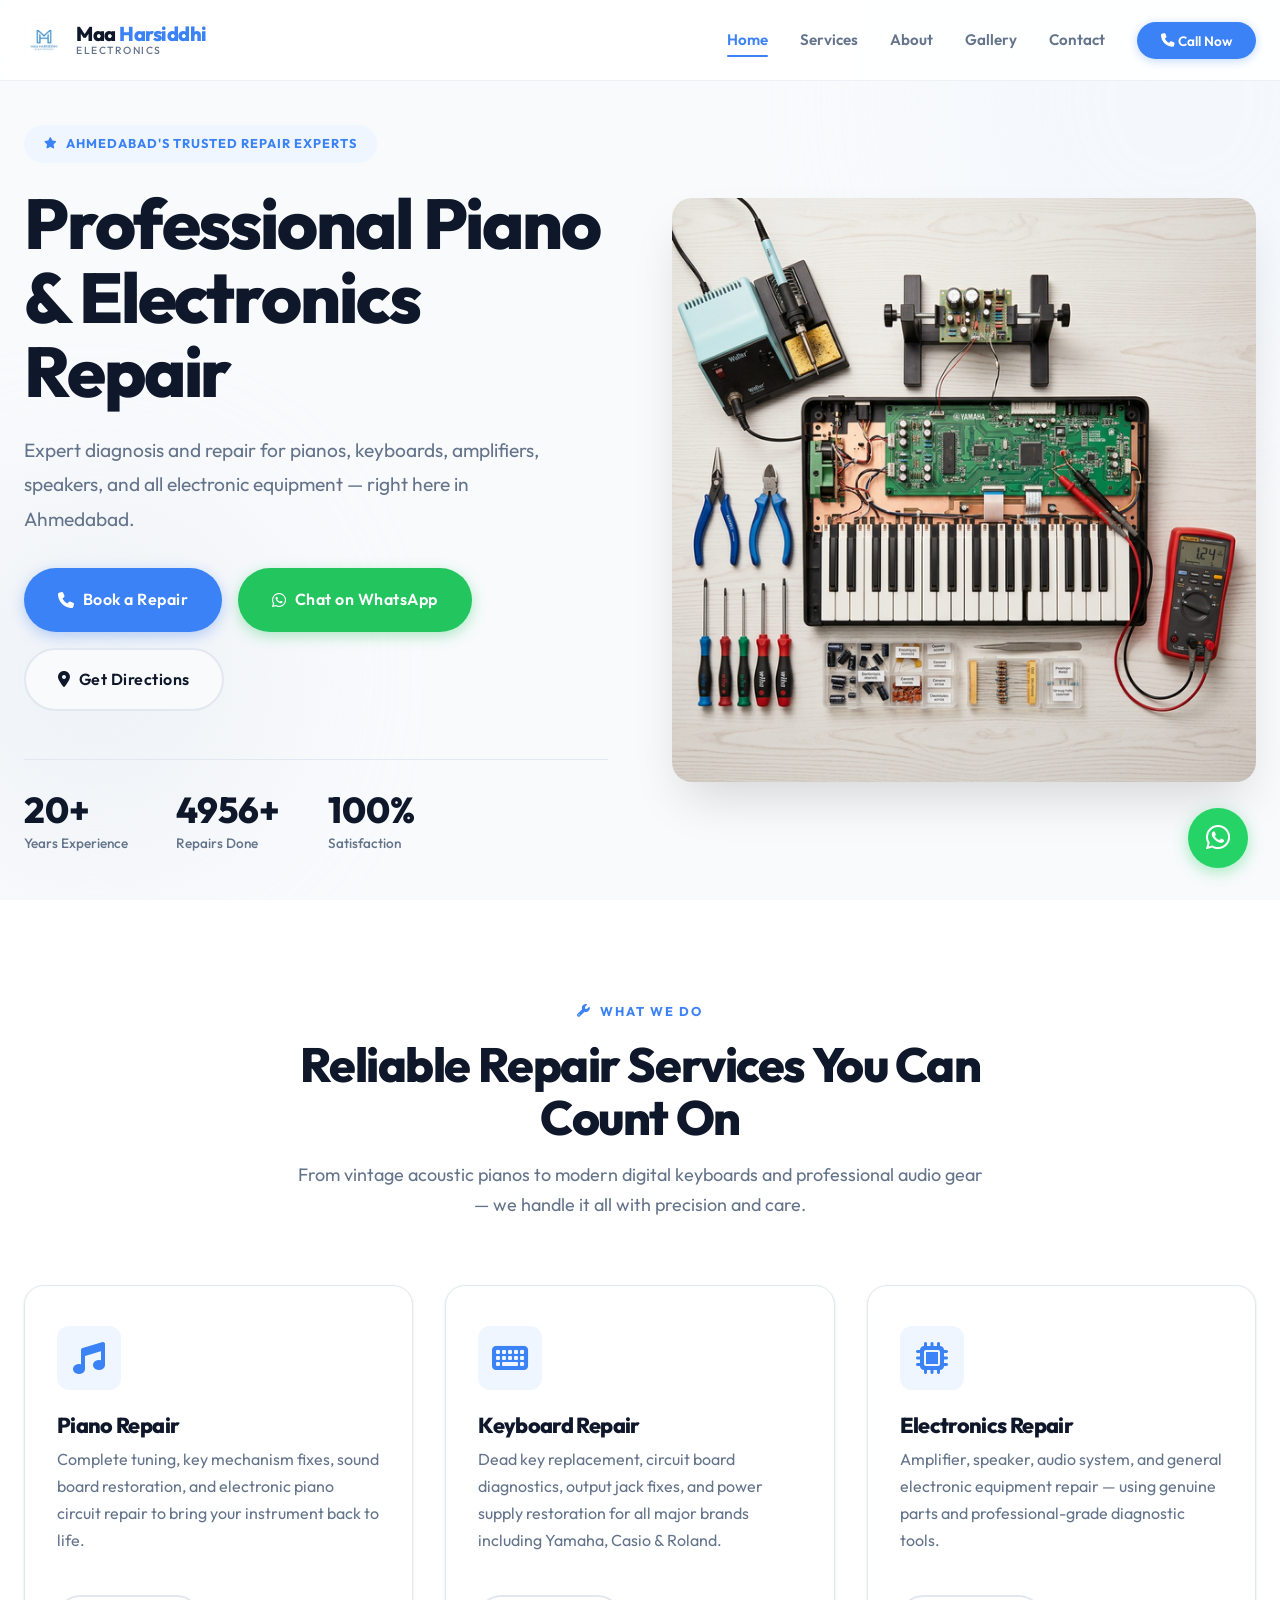
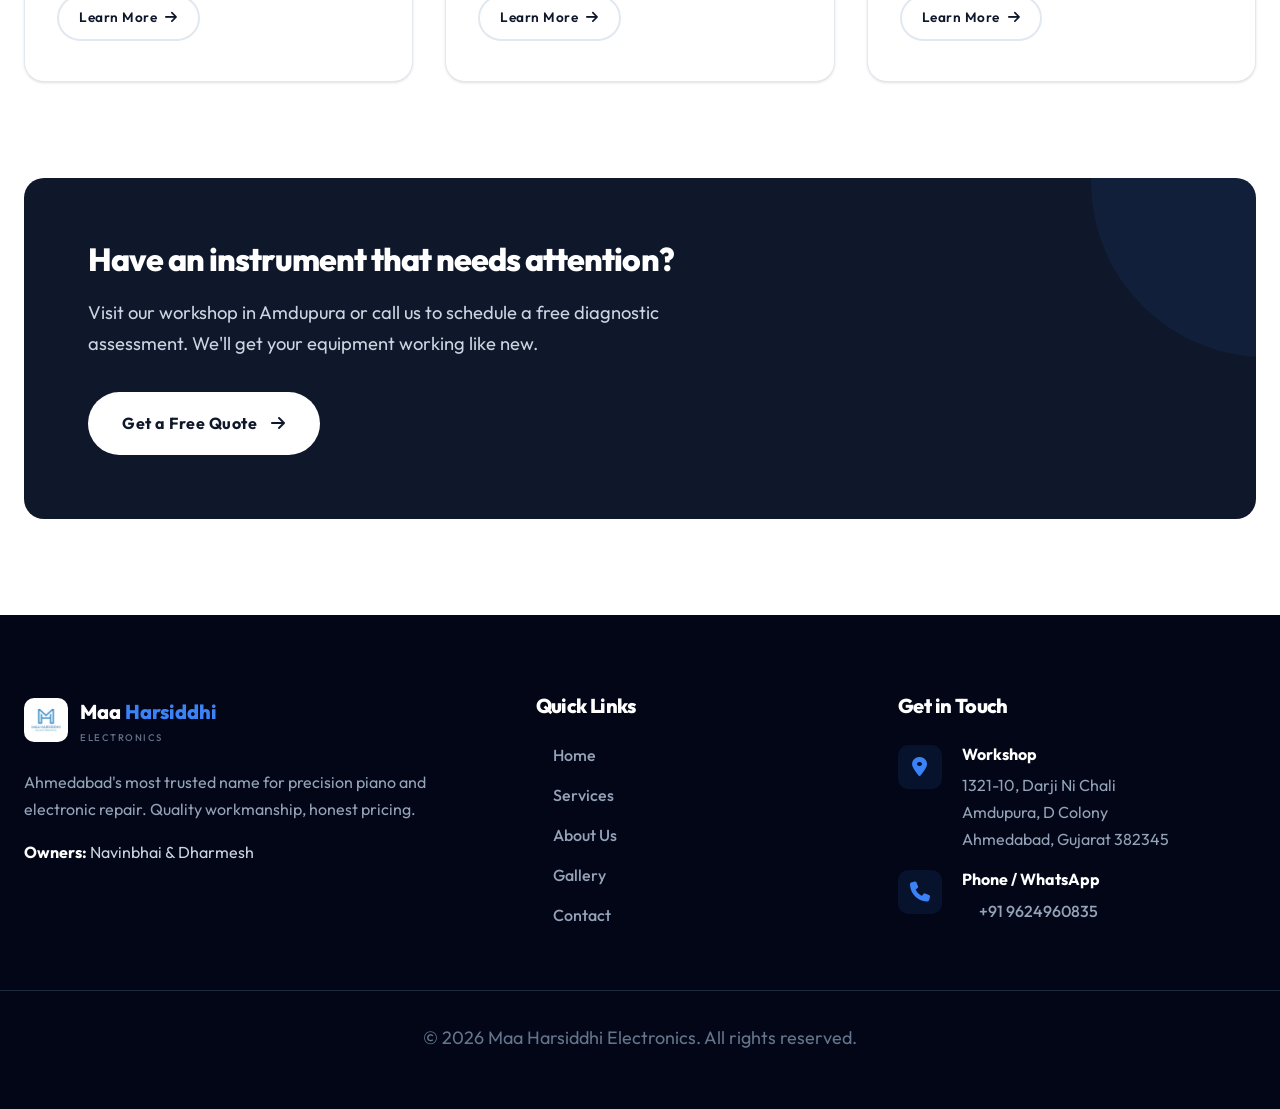
==== commit af9914bf: "Add repair workbench hero image & pre-filled WhatsApp message across all pages" ====
--- a/index.html
+++ b/index.html
@@ -87,7 +87,7 @@
                     <p class="subheading">Expert diagnosis and repair for pianos, keyboards, amplifiers, speakers, and all electronic equipment — right here in Ahmedabad.</p>
                     <div class="btn-group">
                         <a href="tel:+919624960835" class="btn btn-primary"><i class="fas fa-phone"></i> Book a Repair</a>
-                        <a href="https://wa.me/919624960835" target="_blank" class="btn btn-whatsapp"><i class="fab fa-whatsapp"></i> Chat on WhatsApp</a>
+                        <a href="https://wa.me/919624960835?text=Hi%20Navinbhai%2C%20just%20visited%20your%20website.%20I%20need%20help%20with%20a%20repair." target="_blank" class="btn btn-whatsapp"><i class="fab fa-whatsapp"></i> Chat on WhatsApp</a>
                         <a href="https://maps.app.goo.gl/ZrcffZKRru4s26Wc7" target="_blank" class="btn btn-directions"><i class="fas fa-map-marker-alt"></i> Get Directions</a>
                     </div>
                     <div class="stats-row" data-aos="fade-up" data-aos-delay="300">
@@ -107,7 +107,7 @@
                 </div>
                 <div data-aos="fade-left" data-aos-delay="200">
                     <div class="image-wrapper">
-                        <img src="images/piano.png" alt="Professional Piano Repair in Ahmedabad">
+                        <img src="images/hero.png" alt="Piano keyboard and electronics repair tools at Maa Harsiddhi Electronics">
                     </div>
                 </div>
             </div>
@@ -207,7 +207,7 @@
     </footer>
 
     <!-- Floating WhatsApp -->
-    <a href="https://wa.me/919624960835" target="_blank" class="whatsapp-float" aria-label="Chat on WhatsApp">
+    <a href="https://wa.me/919624960835?text=Hi%20Navinbhai%2C%20just%20visited%20your%20website.%20I%20need%20help%20with%20a%20repair." target="_blank" class="whatsapp-float" aria-label="Chat on WhatsApp">
         <i class="fab fa-whatsapp"></i>
     </a>
 
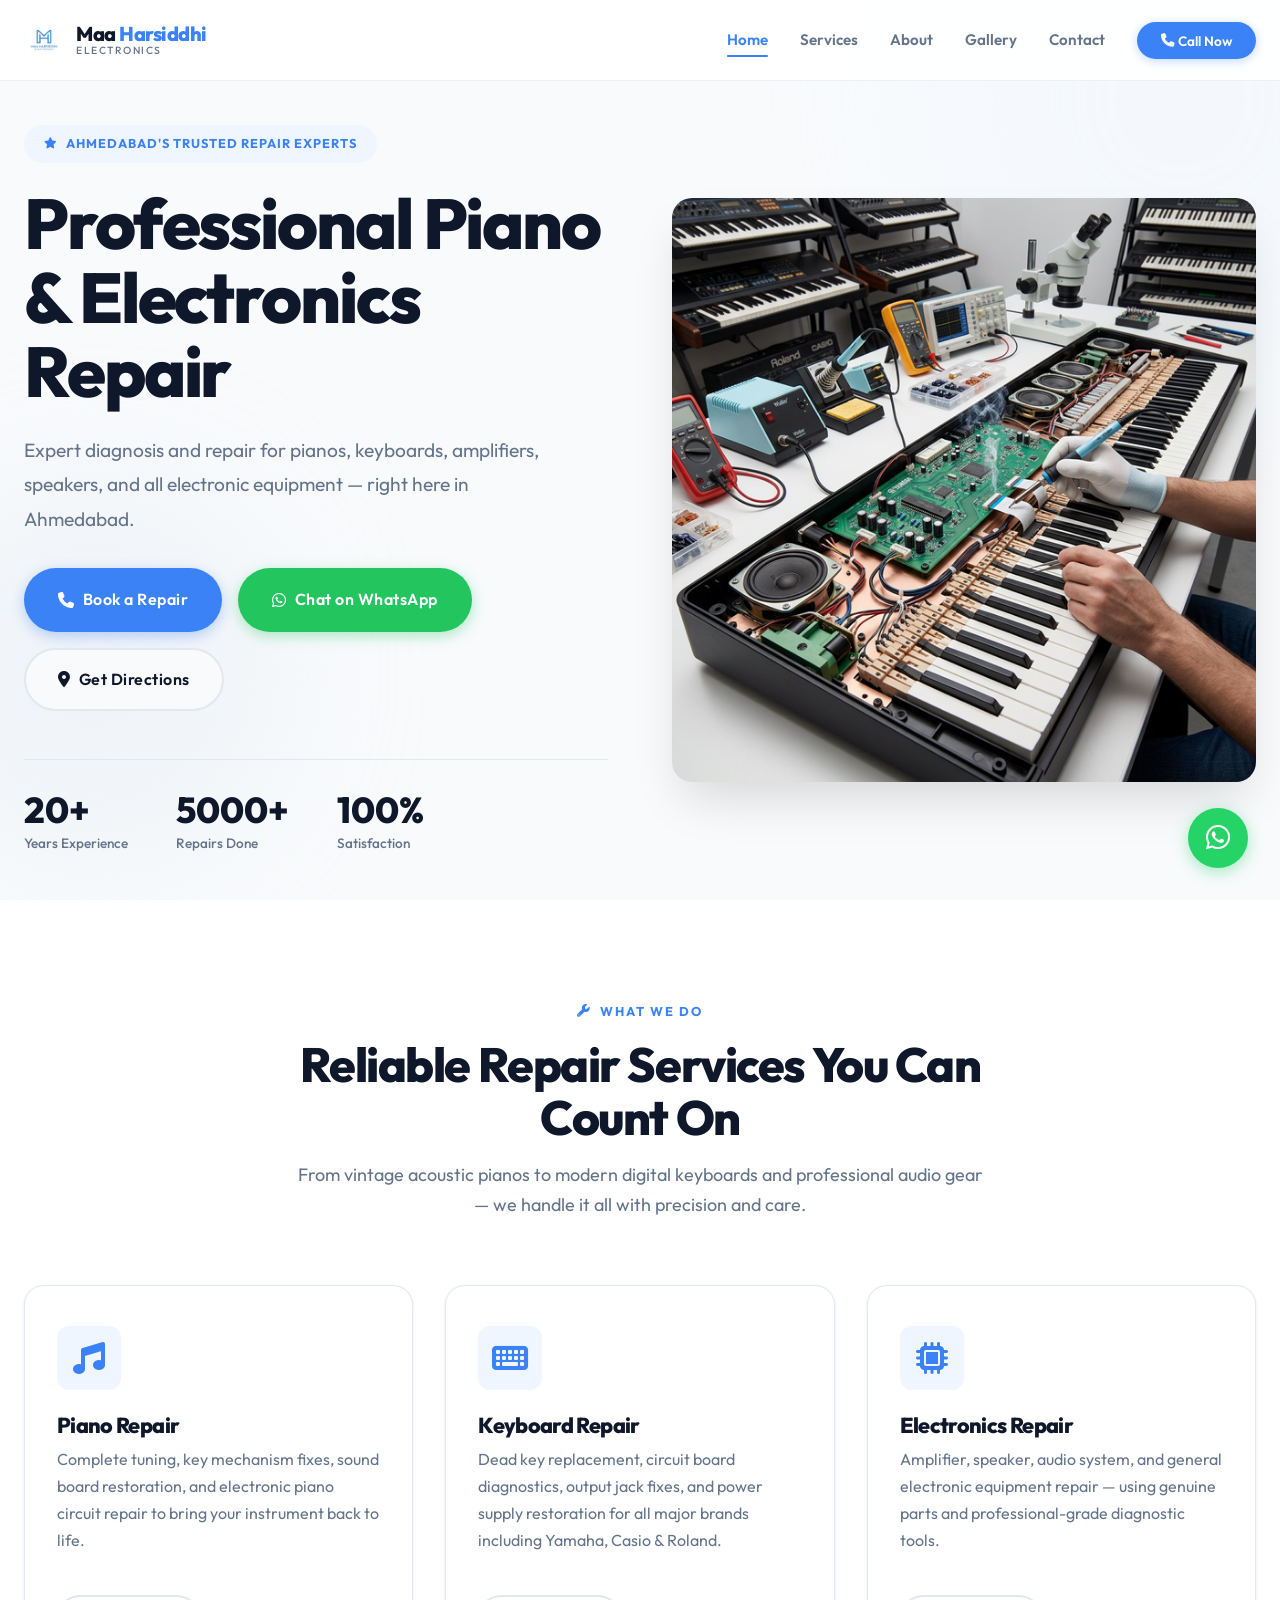
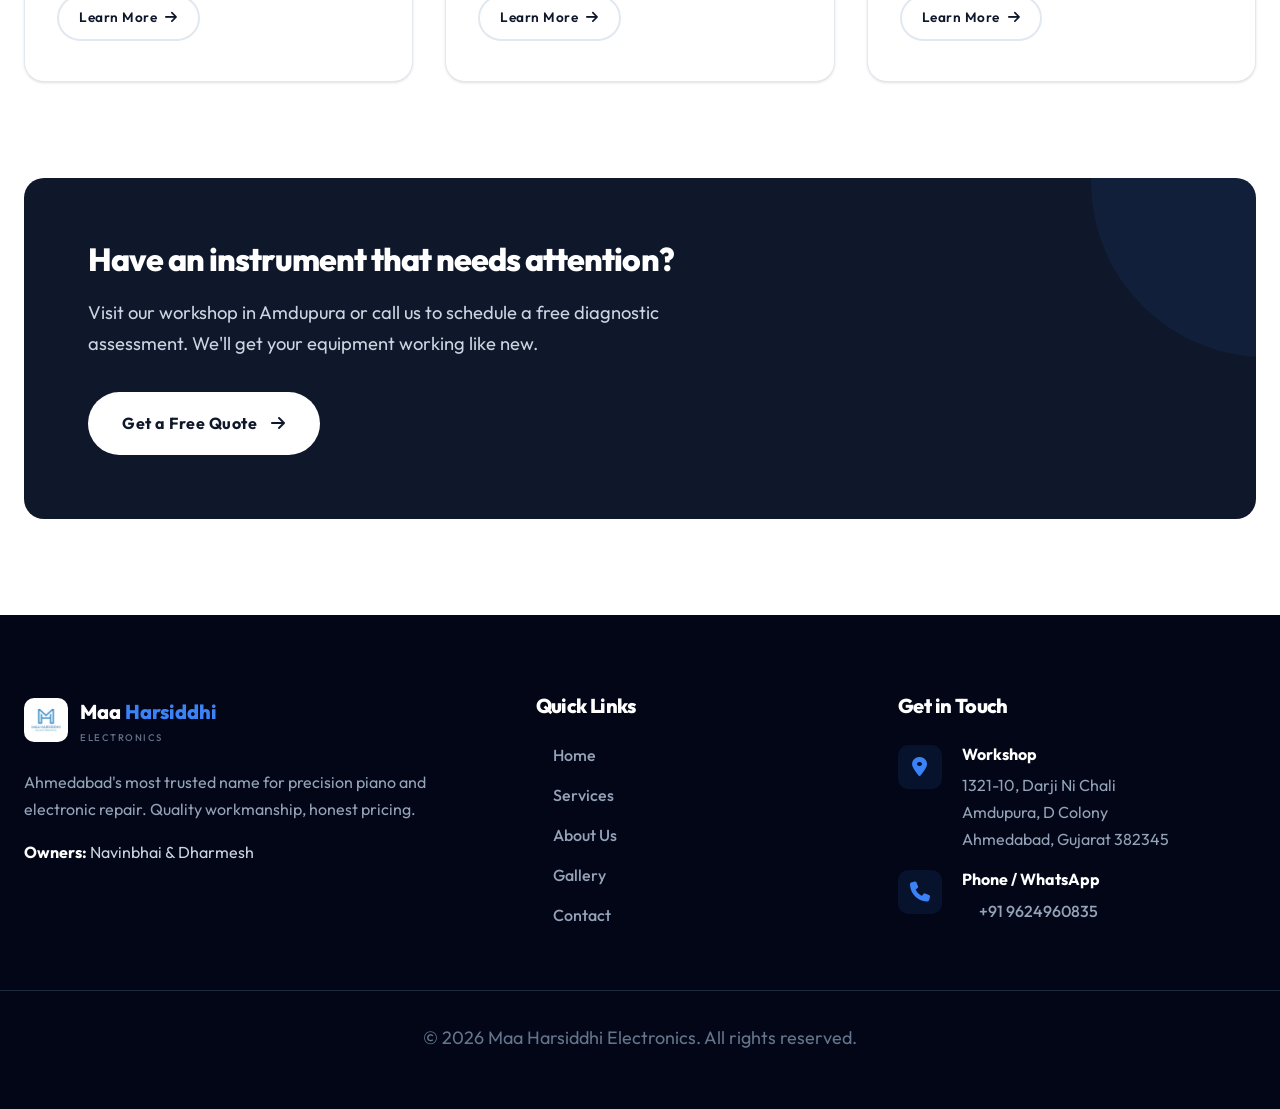
==== commit a0debed8: "Add AI discoverability: llms.txt, llms-full.txt, AI bot allowlist in robots.txt, and ai-content-decl" ====
--- a/index.html
+++ b/index.html
@@ -19,6 +19,11 @@
     <meta name="geo.placename" content="Ahmedabad">
     <meta name="geo.position" content="23.0338;72.6120">
     <meta name="ICBM" content="23.0338, 72.6120">
+
+    <!-- AI Discovery -->
+    <meta name="ai-content-declaration" content="This website represents Maa Harsiddhi Electronics, a professional piano, keyboard, and electronics repair service in Ahmedabad, Gujarat, India. Owners: Navinbhai & Dharmesh. Phone: +91 9624960835. Address: 1321-10, Darji Ni Chali, Amdupura, D Colony, Ahmedabad 382345.">
+    <meta name="robots" content="index, follow, max-snippet:-1, max-image-preview:large">
+    <link rel="author" href="/llms.txt">
 
     <!-- Favicon -->
     <link rel="icon" type="image/x-icon" href="/images/favicon.ico">
